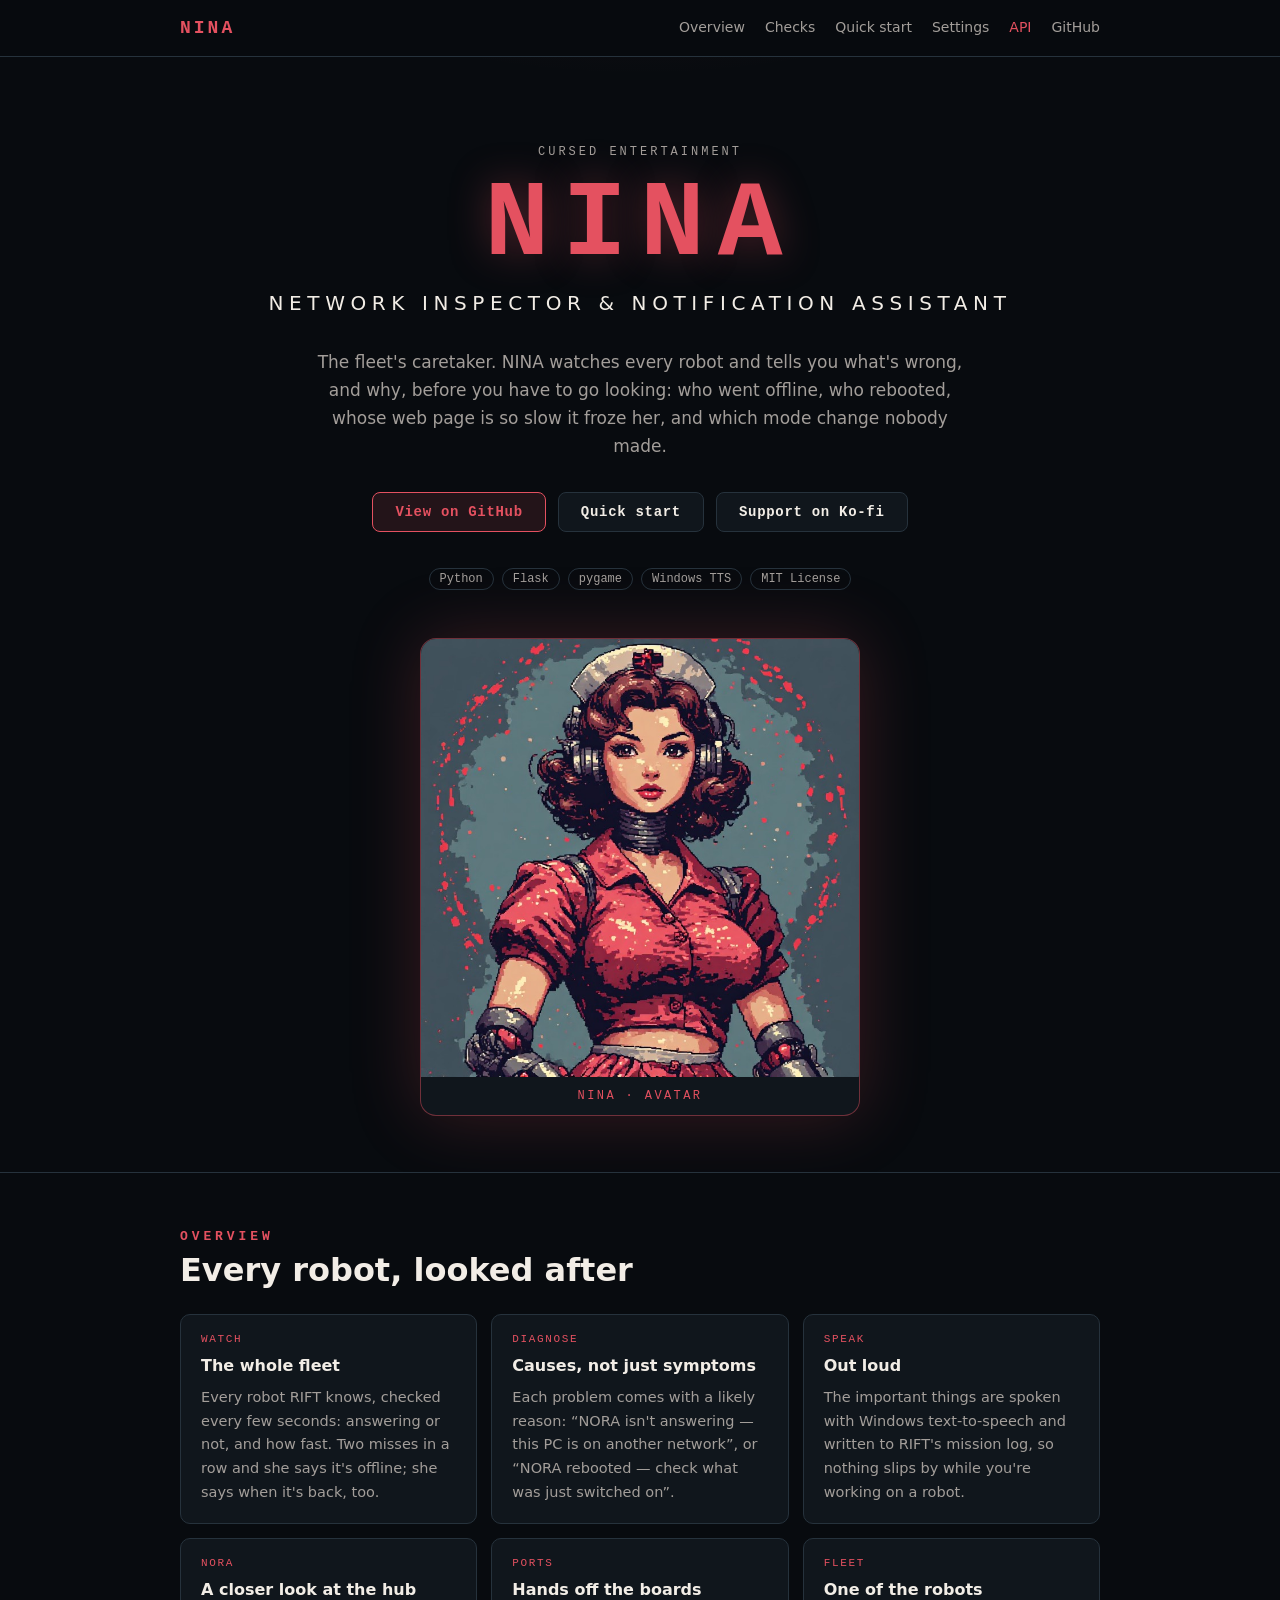
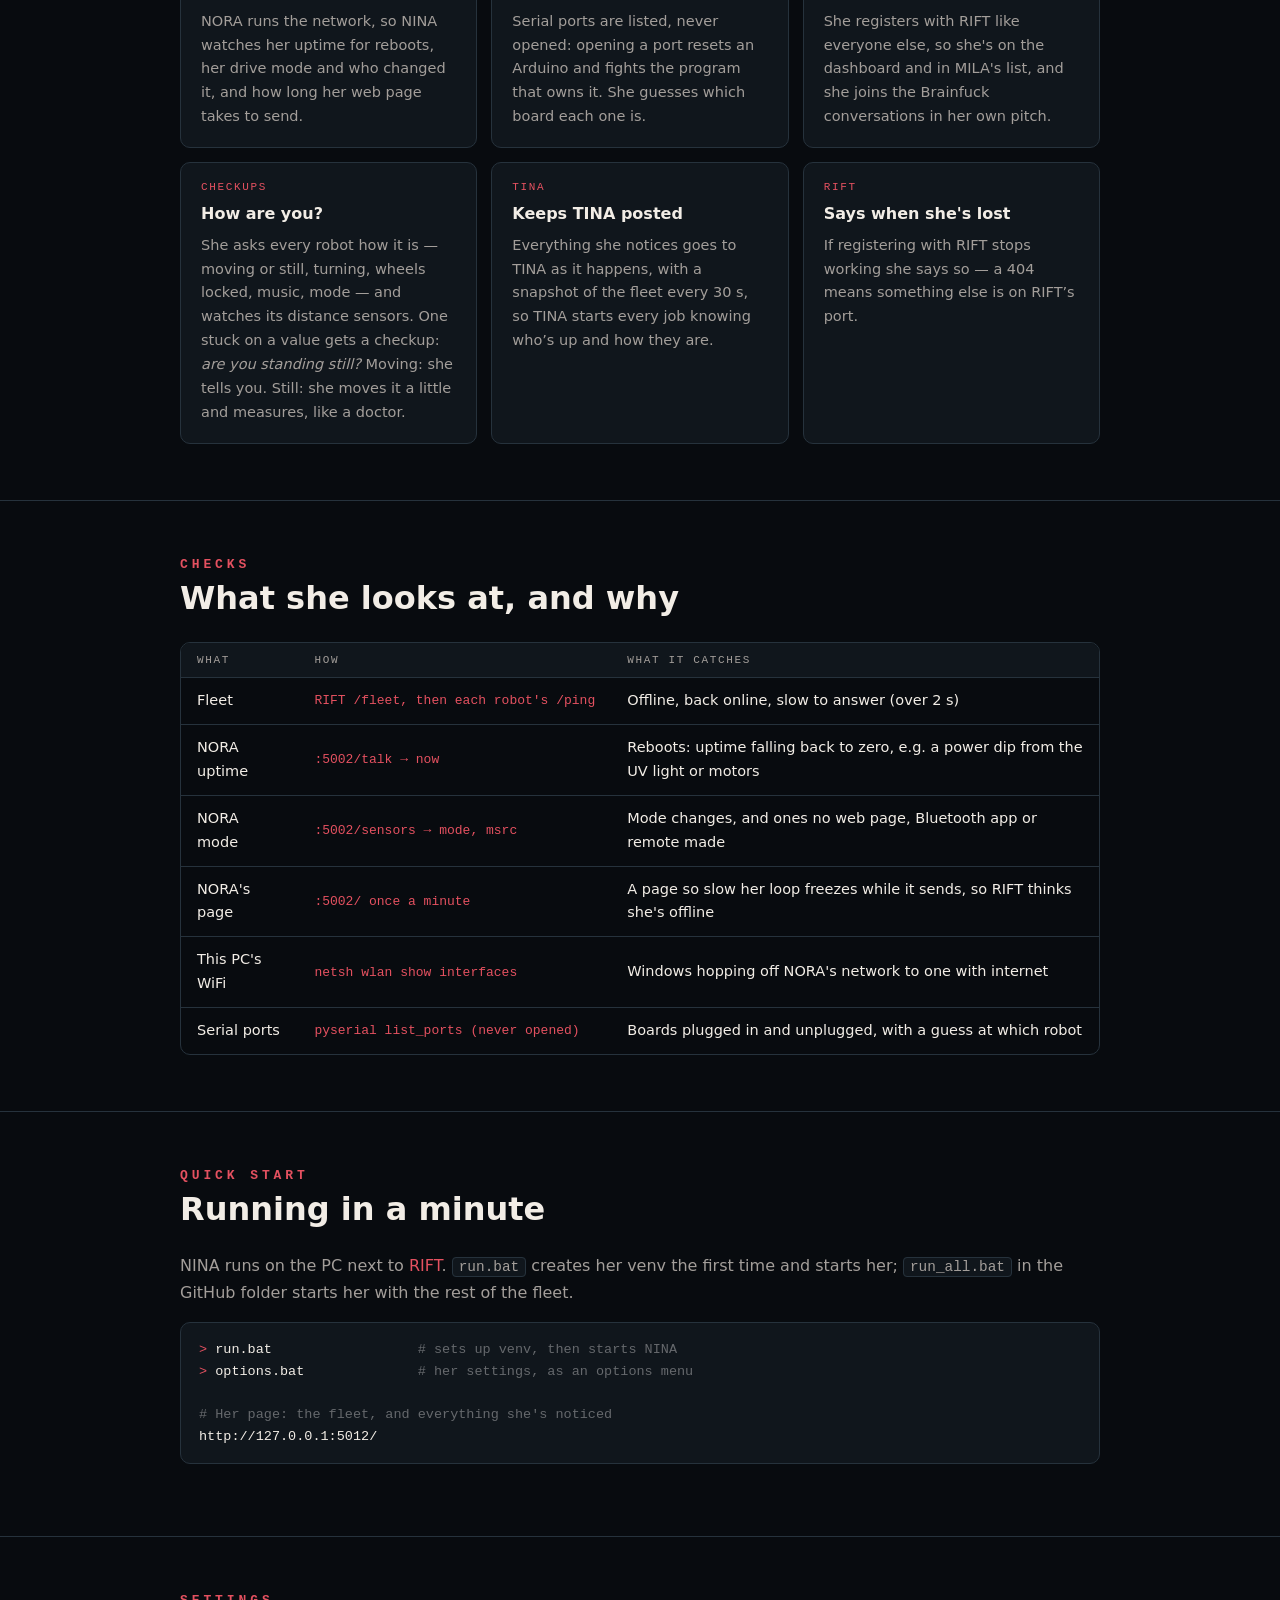
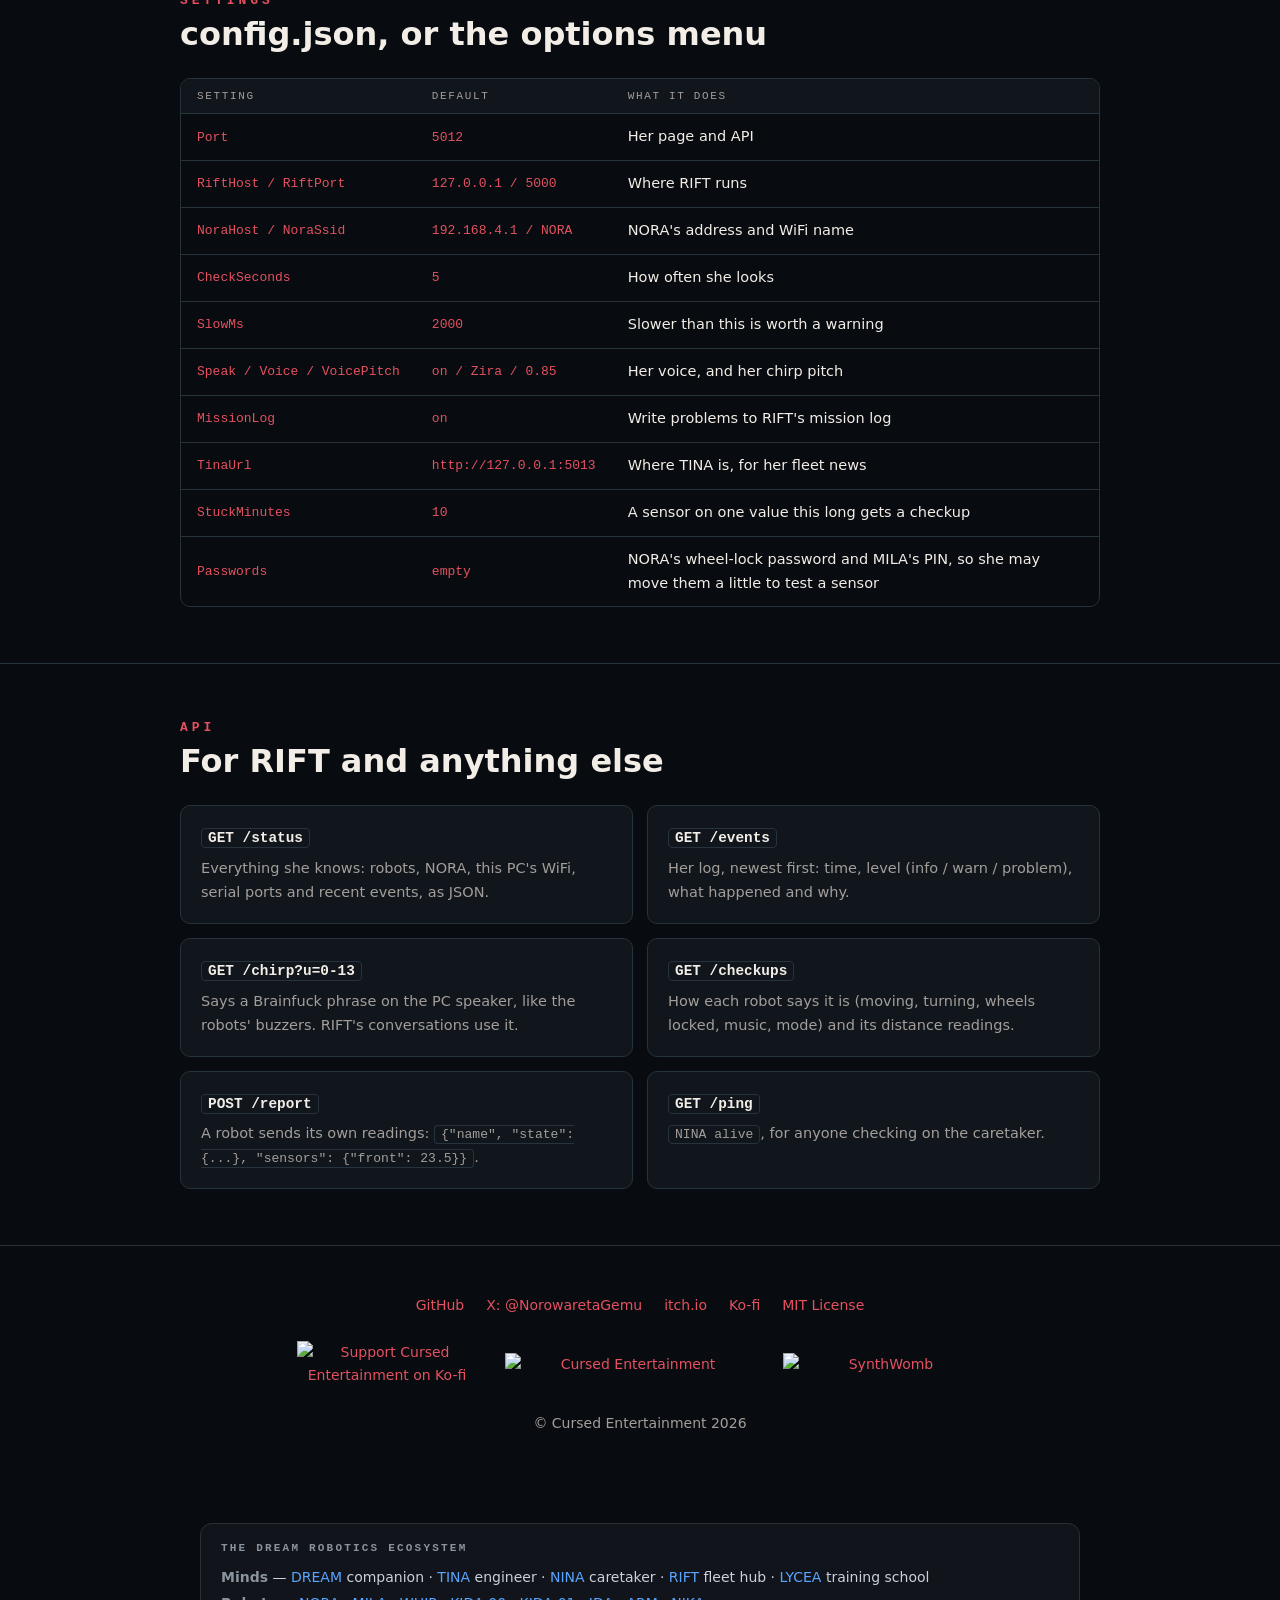
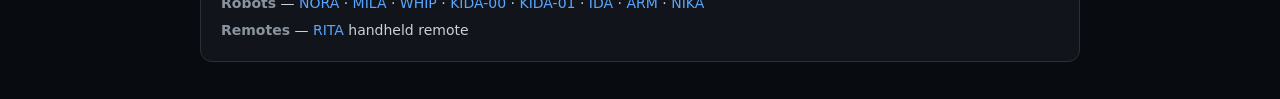
==== index.html @ b46a99ce "Ecosystem block: no Tools line (CRUSH, Image-Generator, GloriosaAI, SynthWomb, PyVitals aren't DREAM" ====
<!DOCTYPE html>
<html lang="en">
<head>
<meta charset="utf-8">
<meta name="viewport" content="width=device-width, initial-scale=1">
<title>NINA — Network Inspector &amp; Notification Assistant</title>
<meta name="description" content="NINA is the DREAM Robotics fleet's caretaker: she watches every robot, says what's wrong and why, and writes it to RIFT's mission log.">
<meta name="color-scheme" content="dark">
<meta property="og:title" content="NINA — Network Inspector &amp; Notification Assistant">
<meta property="og:description" content="The fleet's caretaker: health checks, reboot and mode-change detection, spoken alerts.">
<meta property="og:type" content="website">
<meta property="og:image" content="images/nina_avatar.jpg">
<link rel="icon" href="site/favicon.ico" sizes="any">
<link rel="apple-touch-icon" href="site/apple-touch-icon.png">
<link rel="stylesheet" href="site/style.css">
<script src="site/site.js" defer></script>
</head>
<body>

<nav aria-label="Primary">
  <div class="wrap">
    <a class="brand" href="#top">NINA</a>
    <ul>
      <li><a href="#overview">Overview</a></li>
      <li><a href="#checks">Checks</a></li>
      <li><a href="#quickstart">Quick start</a></li>
      <li><a href="#settings">Settings</a></li>
      <li><a href="#api">API</a></li>
      <li><a href="https://github.com/CursedPrograms/NINA">GitHub</a></li>
    </ul>
  </div>
</nav>

<header class="hero" id="top">
  <div class="wrap">
    <div class="eyebrow">Cursed Entertainment</div>
    <h1>NINA</h1>
    <p class="tagline">Network Inspector &amp; Notification Assistant</p>
    <p class="lede">The fleet's caretaker. NINA watches every robot and tells you what's wrong, and why, before you have to go looking: who went offline, who rebooted, whose web page is so slow it froze her, and which mode change nobody made.</p>
    <div class="cta">
      <a class="btn primary" href="https://github.com/CursedPrograms/NINA">View on GitHub</a>
      <a class="btn" href="#quickstart">Quick start</a>
      <a class="btn" href="https://ko-fi.com/cursedentertainment">Support on Ko-fi</a>
    </div>
    <div class="tags" aria-label="Technologies">
      <span class="tag">Python</span>
      <span class="tag">Flask</span>
      <span class="tag">pygame</span>
      <span class="tag">Windows TTS</span>
      <span class="tag">MIT License</span>
    </div>

    <figure class="avatar">
      <img src="images/nina_avatar.jpg" alt="NINA's avatar: a retro nurse in a crimson dress with headphones and a red-cross cap" width="768" height="768">
      <figcaption>NINA &middot; avatar</figcaption>
    </figure>
  </div>
</header>

<main>

<section id="overview">
  <div class="wrap">
    <h2>Overview</h2>
    <h3 class="title">Every robot, looked after</h3>
    <div class="grid cols-3">
      <div class="card">
        <span class="k">Watch</span>
        <h4>The whole fleet</h4>
        <p>Every robot RIFT knows, checked every few seconds: answering or not, and how fast. Two misses in a row and she says it's offline; she says when it's back, too.</p>
      </div>
      <div class="card">
        <span class="k">Diagnose</span>
        <h4>Causes, not just symptoms</h4>
        <p>Each problem comes with a likely reason: &ldquo;NORA isn't answering &mdash; this PC is on another network&rdquo;, or &ldquo;NORA rebooted &mdash; check what was just switched on&rdquo;.</p>
      </div>
      <div class="card">
        <span class="k">Speak</span>
        <h4>Out loud</h4>
        <p>The important things are spoken with Windows text-to-speech and written to RIFT's mission log, so nothing slips by while you're working on a robot.</p>
      </div>
      <div class="card">
        <span class="k">NORA</span>
        <h4>A closer look at the hub</h4>
        <p>NORA runs the network, so NINA watches her uptime for reboots, her drive mode and who changed it, and how long her web page takes to send.</p>
      </div>
      <div class="card">
        <span class="k">Ports</span>
        <h4>Hands off the boards</h4>
        <p>Serial ports are listed, never opened: opening a port resets an Arduino and fights the program that owns it. She guesses which board each one is.</p>
      </div>
      <div class="card">
        <span class="k">Fleet</span>
        <h4>One of the robots</h4>
        <p>She registers with RIFT like everyone else, so she's on the dashboard and in MILA's list, and she joins the Brainfuck conversations in her own pitch.</p>
      </div>
      <div class="card">
        <span class="k">Checkups</span>
        <h4>How are you?</h4>
        <p>She asks every robot how it is &mdash; moving or still, turning, wheels locked, music, mode &mdash; and watches its distance sensors. One stuck on a value gets a checkup: <em>are you standing still?</em> Moving: she tells you. Still: she moves it a little and measures, like a doctor.</p>
      </div>
      <div class="card">
        <span class="k">TINA</span>
        <h4>Keeps TINA posted</h4>
        <p>Everything she notices goes to TINA as it happens, with a snapshot of the fleet every 30&nbsp;s, so TINA starts every job knowing who&rsquo;s up and how they are.</p>
      </div>
      <div class="card">
        <span class="k">RIFT</span>
        <h4>Says when she's lost</h4>
        <p>If registering with RIFT stops working she says so &mdash; a 404 means something else is on RIFT&rsquo;s port.</p>
      </div>
    </div>
  </div>
</section>

<section id="checks">
  <div class="wrap">
    <h2>Checks</h2>
    <h3 class="title">What she looks at, and why</h3>
    <div class="table-wrap">
      <table>
        <thead><tr><th>What</th><th>How</th><th>What it catches</th></tr></thead>
        <tbody>
          <tr><td>Fleet</td><td class="mono">RIFT /fleet, then each robot's /ping</td><td>Offline, back online, slow to answer (over 2&nbsp;s)</td></tr>
          <tr><td>NORA uptime</td><td class="mono">:5002/talk &rarr; now</td><td>Reboots: uptime falling back to zero, e.g. a power dip from the UV light or motors</td></tr>
          <tr><td>NORA mode</td><td class="mono">:5002/sensors &rarr; mode, msrc</td><td>Mode changes, and ones no web page, Bluetooth app or remote made</td></tr>
          <tr><td>NORA's page</td><td class="mono">:5002/ once a minute</td><td>A page so slow her loop freezes while it sends, so RIFT thinks she's offline</td></tr>
          <tr><td>This PC's WiFi</td><td class="mono">netsh wlan show interfaces</td><td>Windows hopping off NORA's network to one with internet</td></tr>
          <tr><td>Serial ports</td><td class="mono">pyserial list_ports (never opened)</td><td>Boards plugged in and unplugged, with a guess at which robot</td></tr>
        </tbody>
      </table>
    </div>
  </div>
</section>

<section id="quickstart">
  <div class="wrap">
    <h2>Quick start</h2>
    <h3 class="title">Running in a minute</h3>
    <p class="muted">NINA runs on the PC next to <a href="https://github.com/CursedPrograms/RIFT">RIFT</a>. <code>run.bat</code> creates her venv the first time and starts her; <code>run_all.bat</code> in the GitHub folder starts her with the rest of the fleet.</p>
<pre><span class="p">&gt;</span> run.bat                  <span class="c"># sets up venv, then starts NINA</span>
<span class="p">&gt;</span> options.bat              <span class="c"># her settings, as an options menu</span>

<span class="c"># Her page: the fleet, and everything she's noticed</span>
http://127.0.0.1:5012/</pre>
  </div>
</section>

<section id="settings">
  <div class="wrap">
    <h2>Settings</h2>
    <h3 class="title">config.json, or the options menu</h3>
    <div class="table-wrap">
      <table>
        <thead><tr><th>Setting</th><th>Default</th><th>What it does</th></tr></thead>
        <tbody>
          <tr><td class="mono">Port</td><td class="mono">5012</td><td>Her page and API</td></tr>
          <tr><td class="mono">RiftHost / RiftPort</td><td class="mono">127.0.0.1 / 5000</td><td>Where RIFT runs</td></tr>
          <tr><td class="mono">NoraHost / NoraSsid</td><td class="mono">192.168.4.1 / NORA</td><td>NORA's address and WiFi name</td></tr>
          <tr><td class="mono">CheckSeconds</td><td class="mono">5</td><td>How often she looks</td></tr>
          <tr><td class="mono">SlowMs</td><td class="mono">2000</td><td>Slower than this is worth a warning</td></tr>
          <tr><td class="mono">Speak / Voice / VoicePitch</td><td class="mono">on / Zira / 0.85</td><td>Her voice, and her chirp pitch</td></tr>
          <tr><td class="mono">MissionLog</td><td class="mono">on</td><td>Write problems to RIFT's mission log</td></tr>
          <tr><td class="mono">TinaUrl</td><td class="mono">http://127.0.0.1:5013</td><td>Where TINA is, for her fleet news</td></tr>
          <tr><td class="mono">StuckMinutes</td><td class="mono">10</td><td>A sensor on one value this long gets a checkup</td></tr>
          <tr><td class="mono">Passwords</td><td class="mono">empty</td><td>NORA's wheel-lock password and MILA's PIN, so she may move them a little to test a sensor</td></tr>
        </tbody>
      </table>
    </div>
  </div>
</section>

<section id="api">
  <div class="wrap">
    <h2>API</h2>
    <h3 class="title">For RIFT and anything else</h3>
    <div class="grid cols-2">
      <div class="card"><h4><code>GET /status</code></h4><p>Everything she knows: robots, NORA, this PC's WiFi, serial ports and recent events, as JSON.</p></div>
      <div class="card"><h4><code>GET /events</code></h4><p>Her log, newest first: time, level (info / warn / problem), what happened and why.</p></div>
      <div class="card"><h4><code>GET /chirp?u=0-13</code></h4><p>Says a Brainfuck phrase on the PC speaker, like the robots' buzzers. RIFT's conversations use it.</p></div>
      <div class="card"><h4><code>GET /checkups</code></h4><p>How each robot says it is (moving, turning, wheels locked, music, mode) and its distance readings.</p></div>
      <div class="card"><h4><code>POST /report</code></h4><p>A robot sends its own readings: <code>{"name", "state": {...}, "sensors": {"front": 23.5}}</code>.</p></div>
      <div class="card"><h4><code>GET /ping</code></h4><p><code>NINA alive</code>, for anyone checking on the caretaker.</p></div>
    </div>
  </div>
</section>

</main>

<footer>
  <div class="wrap">
    <div class="links">
      <a href="https://github.com/CursedPrograms/NINA">GitHub</a>
      <a href="https://x.com/NorowaretaGemu">X: @NorowaretaGemu</a>
      <a href="https://cursed-entertainment.itch.io/">itch.io</a>
      <a href="https://ko-fi.com/cursedentertainment">Ko-fi</a>
      <a href="https://github.com/CursedPrograms/NINA/blob/main/LICENSE">MIT License</a>
    </div>

    <div class="logos">
      <a href="https://ko-fi.com/cursedentertainment">
        <img src="https://ko-fi.com/img/githubbutton_sm.svg" alt="Support Cursed Entertainment on Ko-fi" width="180" loading="lazy">
      </a>
      <a href="https://cursed-entertainment.itch.io/">
        <img src="https://github.com/CursedPrograms/cursedentertainment/raw/main/images/logos/logo-wide-grey.png" alt="Cursed Entertainment" width="250" loading="lazy">
      </a>
      <a href="https://github.com/SynthWomb">
        <img src="https://github.com/SynthWomb/synth.womb/blob/main/logos/synthwomb07.png?raw=true" alt="SynthWomb" width="200" loading="lazy">
      </a>
    </div>

    <div>&copy; Cursed Entertainment 2026</div>
  </div>
</footer>

<!-- DREAM-ECOSYSTEM:START -->
<section class="eco">
  <div class="eco-title">The DREAM Robotics ecosystem</div>
  <div><strong>Minds</strong> — <a href="https://github.com/CursedPrograms/DREAM">DREAM</a> companion · <a href="https://github.com/CursedPrograms/TINA">TINA</a> engineer · <a href="https://github.com/CursedPrograms/NINA">NINA</a> caretaker · <a href="https://github.com/CursedPrograms/RIFT">RIFT</a> fleet hub · <a href="https://github.com/CursedPrograms/LYCEA">LYCEA</a> training school</div>
  <div><strong>Robots</strong> — <a href="https://github.com/CursedPrograms/NORA-Robot-v00">NORA</a> · <a href="https://github.com/CursedPrograms/MILA-Robot-v00">MILA</a> · <a href="https://github.com/CursedPrograms/WHIP-Robot-v00">WHIP</a> · <a href="https://github.com/CursedPrograms/KIDA-Robot-v00">KIDA-00</a> · <a href="https://github.com/CursedPrograms/KIDA-Robot-v01">KIDA-01</a> · <a href="https://github.com/CursedPrograms/IDA-Robot-v00">IDA</a> · <a href="https://github.com/CursedPrograms/ARM-Robot-v01">ARM</a> · <a href="https://github.com/CursedPrograms/NIKA-Robot-v00">NIKA</a></div>
  <div><strong>Remotes</strong> — <a href="https://github.com/CursedPrograms/RITA">RITA</a> handheld remote</div>
</section>
<!-- DREAM-ECOSYSTEM:END -->
</body>
</html>
---- site/style.css ----
/* DREAM Robotics site stylesheet. Colours come from colour_scheme.xml
   (regenerate the site after editing it); layout is shared by every robot. */
:root {
  --bg: #080B0F;
  --panel: #10161C;
  --border: #26323C;
  --accent: #E45160;
  --accent2: #872840;
  --green: #7FC8A9;
  --text: #F2EDE6;
  --sub: #A39E9A;
  --glow: 228, 81, 96;
  --glow2: 135, 40, 64;
  --mono: ui-monospace, "Cascadia Code", Consolas, "SF Mono", Menlo, monospace;
  --sans: system-ui, -apple-system, "Segoe UI", Roboto, sans-serif;
}
* { box-sizing: border-box; }
html { scroll-behavior: smooth; }
body {
  margin: 0;
  background: var(--bg);
  color: var(--text);
  font: 16px/1.65 var(--sans);
  -webkit-font-smoothing: antialiased;
}
a { color: var(--accent); text-decoration: none; }
a:hover { text-decoration: underline; }
a:focus-visible, .btn:focus-visible { outline: 2px solid var(--accent); outline-offset: 3px; border-radius: 4px; }
code, pre, .mono { font-family: var(--mono); }
.wrap { max-width: 960px; margin: 0 auto; padding: 0 20px; }

/* nav */
nav {
  position: sticky; top: 0; z-index: 10;
  background: rgba(8, 11, 15, .85);
  backdrop-filter: blur(8px);
  border-bottom: 1px solid var(--border);
}
nav .wrap { display: flex; align-items: center; justify-content: space-between; height: 56px; gap: 16px; }
nav .brand { font: 700 18px var(--mono); letter-spacing: 3px; color: var(--accent); }
nav ul { display: flex; gap: 20px; list-style: none; margin: 0; padding: 0; font-size: 14px; }
nav ul a { color: var(--sub); }
nav ul a:hover { color: var(--text); text-decoration: none; }
@media (max-width: 640px) { nav ul li:not(:last-child) { display: none; } }

/* hero */
header.hero { padding: 88px 0 56px; text-align: center; position: relative; overflow: hidden; }
header.hero::before {
  content: ""; position: absolute; inset: -40% 0 auto 0; height: 520px; z-index: -1;
  background: radial-gradient(ellipse at 50% 30%, rgba(var(--glow), .16), transparent 60%),
              radial-gradient(ellipse at 75% 20%, rgba(var(--glow2), .13), transparent 55%);
}
.eyebrow { font: 12px var(--mono); letter-spacing: 3px; color: var(--sub); text-transform: uppercase; }
h1 {
  margin: 12px 0 8px;
  font: 800 clamp(56px, 12vw, 108px)/1 var(--mono);
  letter-spacing: .12em;
  color: var(--accent);
  text-shadow: 0 0 40px rgba(var(--glow), .35);
}
.tagline { font-size: clamp(15px, 2.6vw, 20px); color: var(--text); letter-spacing: .28em; text-transform: uppercase; margin: 0 0 28px; }
.lede { max-width: 660px; margin: 0 auto 32px; color: var(--sub); font-size: 17px; }
.cta { display: flex; flex-wrap: wrap; gap: 12px; justify-content: center; }
.btn {
  display: inline-block; padding: 11px 22px; border-radius: 8px;
  border: 1px solid var(--border); background: var(--panel); color: var(--text);
  font: 600 14px var(--mono); letter-spacing: .05em; transition: border-color .15s, background .15s;
}
.btn:hover { border-color: var(--accent); text-decoration: none; }
.btn.primary { background: rgba(var(--glow), .12); border-color: var(--accent); color: var(--accent); }
.tags { display: flex; flex-wrap: wrap; gap: 8px; justify-content: center; margin-top: 36px; }
.tag { font: 12px var(--mono); color: var(--sub); border: 1px solid var(--border); padding: 3px 10px; border-radius: 999px; }

/* photos */
.photos { display: grid; grid-template-columns: repeat(auto-fit, minmax(200px, 1fr)); gap: 14px; margin-top: 48px; }
.avatar { margin: 48px auto 0; max-width: 440px; background: var(--panel); border: 1px solid rgba(var(--glow), .45); border-radius: 16px; overflow: hidden; box-shadow: 0 0 70px rgba(var(--glow), .22); }
.avatar.wide { max-width: 620px; }
.avatar img { display: block; width: 100%; height: auto; }
.avatar figcaption { font: 12px var(--mono); letter-spacing: .2em; text-transform: uppercase; color: var(--accent); padding: 12px 16px; }
.photos.single { grid-template-columns: minmax(0, 380px); justify-content: center; }
.screens { display: grid; gap: 14px; grid-template-columns: repeat(auto-fill, minmax(300px, 1fr)); align-items: start; }
.screens .shot { margin: 0; }
.dot { display: inline-block; width: 10px; height: 10px; border-radius: 50%; margin-right: 8px; vertical-align: middle; }
.yes { color: var(--green); }
.no { color: #65686C; }
nav ul a.active { color: var(--accent); }
.spaced { margin-top: 16px; }
.shot.narrow { max-width: 320px; }
.dot.red { background: #e5484d; }
.dot.green { background: #46a758; }
.dot.yellow { background: #f5d90a; }
.dot.blue { background: #3e63dd; }

/* error pages (404 / 500) */
.error { padding: 88px 0 72px; text-align: center; position: relative; overflow: hidden; }
.error::before {
  content: ""; position: absolute; inset: -30% 0 auto 0; height: 520px; z-index: -1;
  background: radial-gradient(ellipse at 50% 30%, rgba(var(--glow), .16), transparent 60%);
}
.error .face { display: block; width: 168px; height: 168px; margin: 0 auto 28px; border-radius: 50%; object-fit: cover;
  border: 2px solid rgba(var(--glow), .55); box-shadow: 0 0 60px rgba(var(--glow), .25); }
.error .code { font: 800 clamp(88px, 20vw, 168px)/1 var(--mono); letter-spacing: .08em; color: var(--accent);
  text-shadow: 0 0 40px rgba(var(--glow), .35); margin: 0 auto 12px; max-width: none; text-align: center; text-indent: .08em; }
.error h1 { font-size: clamp(22px, 4vw, 30px); letter-spacing: normal; text-shadow: none; color: var(--text); margin: 0 0 12px; font-family: var(--sans); font-weight: 700; }
.error p { color: var(--sub); max-width: 520px; margin: 0 auto 28px; }
.error code { word-break: break-all; }
.photos figure { margin: 0; background: var(--panel); border: 1px solid var(--border); border-radius: 12px; overflow: hidden; }
.photos img { display: block; width: 100%; height: auto; aspect-ratio: 1; object-fit: cover; }
.photos figcaption { font: 12px var(--mono); letter-spacing: .15em; text-transform: uppercase; color: var(--sub); padding: 10px 14px; }
.shot { margin: 24px 0 0; background: var(--panel); border: 1px solid var(--border); border-radius: 12px; overflow: hidden; }
.shot img { display: block; width: 100%; height: auto; }
.shot figcaption { font: 12px var(--mono); letter-spacing: .15em; text-transform: uppercase; color: var(--sub); padding: 10px 14px; }

/* sections */
section { padding: 56px 0; border-top: 1px solid var(--border); }
h2 { margin: 0 0 6px; font: 700 13px var(--mono); letter-spacing: .3em; text-transform: uppercase; color: var(--accent); }
h3.title { margin: 0 0 24px; font-size: clamp(24px, 4vw, 32px); line-height: 1.25; }
h3.sub { margin: 40px 0 16px; font-size: 22px; line-height: 1.25; }
p { margin: 0 0 16px; }
.muted { color: var(--sub); }

.grid { display: grid; gap: 14px; }
.grid.cols-3 { grid-template-columns: repeat(auto-fill, minmax(260px, 1fr)); }
.grid.cols-2 { grid-template-columns: repeat(auto-fill, minmax(300px, 1fr)); }
.card { background: var(--panel); border: 1px solid var(--border); border-radius: 10px; padding: 18px 20px; }
.card h4 { margin: 0 0 6px; font-size: 16px; }
.card p { margin: 0; color: var(--sub); font-size: 14.5px; }
.card .k { font: 11px var(--mono); letter-spacing: .15em; color: var(--accent); text-transform: uppercase; margin-bottom: 8px; display: block; }

/* hardware list */
.parts { list-style: none; margin: 0; padding: 0; display: grid; gap: 10px; grid-template-columns: repeat(auto-fill, minmax(260px, 1fr)); }
.parts li {
  background: var(--panel); border: 1px solid var(--border); border-radius: 8px;
  padding: 12px 16px; display: flex; align-items: baseline; gap: 12px;
}
.parts .n { font: 12px var(--mono); color: var(--accent); min-width: 22px; }

/* modes */
.mode { border-left: 3px solid var(--accent); }
.mode:nth-child(2) { border-left-color: var(--accent2); }
.mode:nth-child(3) { border-left-color: var(--green); }
.mode:nth-child(4) { border-left-color: var(--sub); }
kbd {
  font: 12px var(--mono); background: var(--bg); border: 1px solid var(--border);
  border-bottom-width: 2px; border-radius: 5px; padding: 1px 6px; color: var(--text);
}

/* code */
pre {
  background: var(--panel); border: 1px solid var(--border); border-radius: 10px;
  padding: 16px 18px; overflow-x: auto; font-size: 13.5px; line-height: 1.6; margin: 0 0 16px;
}
pre .c { color: #65686C; }
pre .p { color: var(--accent); user-select: none; }
:not(pre) > code { background: var(--panel); border: 1px solid var(--border); border-radius: 4px; padding: 1px 6px; font-size: .9em; }

/* steps */
ol.steps { margin: 0 0 16px; padding-left: 22px; }
ol.steps li { margin-bottom: 10px; }
ol.steps li::marker { color: var(--accent); font-family: var(--mono); }

/* callout */
.note { background: rgba(var(--glow), .07); border: 1px solid rgba(var(--glow), .35); border-radius: 10px; padding: 14px 18px; margin: 16px 0 0; font-size: 14.5px; }
.note strong { color: var(--accent); }

/* table */
.table-wrap { overflow-x: auto; border: 1px solid var(--border); border-radius: 10px; }
table { border-collapse: collapse; width: 100%; font-size: 14.5px; }
th, td { text-align: left; padding: 11px 16px; border-bottom: 1px solid var(--border); }
th { font: 11px var(--mono); letter-spacing: .15em; text-transform: uppercase; color: var(--sub); background: var(--panel); white-space: nowrap; }
tr:last-child td { border-bottom: 0; }
td.mono { color: var(--accent); font-size: 13px; white-space: nowrap; }

/* related */
.related { display: flex; flex-wrap: wrap; gap: 10px; }
.related a { font: 13px var(--mono); border: 1px solid var(--border); background: var(--panel); border-radius: 8px; padding: 8px 14px; color: var(--text); }
.related a:hover { border-color: var(--accent); text-decoration: none; }

/* footer */
footer { border-top: 1px solid var(--border); padding: 48px 0 56px; text-align: center; color: var(--sub); font-size: 14px; }
footer .logos { display: flex; flex-wrap: wrap; align-items: center; justify-content: center; gap: 28px; margin: 24px 0; }
footer .logos img { display: block; height: auto; max-width: 100%; }
footer .links { display: flex; flex-wrap: wrap; gap: 8px 22px; justify-content: center; margin-bottom: 8px; }

@media (prefers-reduced-motion: reduce) { html { scroll-behavior: auto; } .btn { transition: none; } }

/* The DREAM Robotics ecosystem links (the DREAM-ECOSYSTEM block at the end of index.html) */
section.eco { max-width: 880px; margin: 32px auto; padding: 18px 20px; border: 1px solid #2a2f3a; border-radius: 12px;
  background: #11141a; color: #c9d1d9; font-family: system-ui, Segoe UI, sans-serif; font-size: 14px; line-height: 1.9; }
section.eco .eco-title { font: 600 11px ui-monospace, Consolas, monospace; letter-spacing: .2em; text-transform: uppercase;
  color: #8b949e; margin-bottom: 10px; }
section.eco strong { color: #8b949e; }
section.eco a { color: #58a6ff; text-decoration: none; }
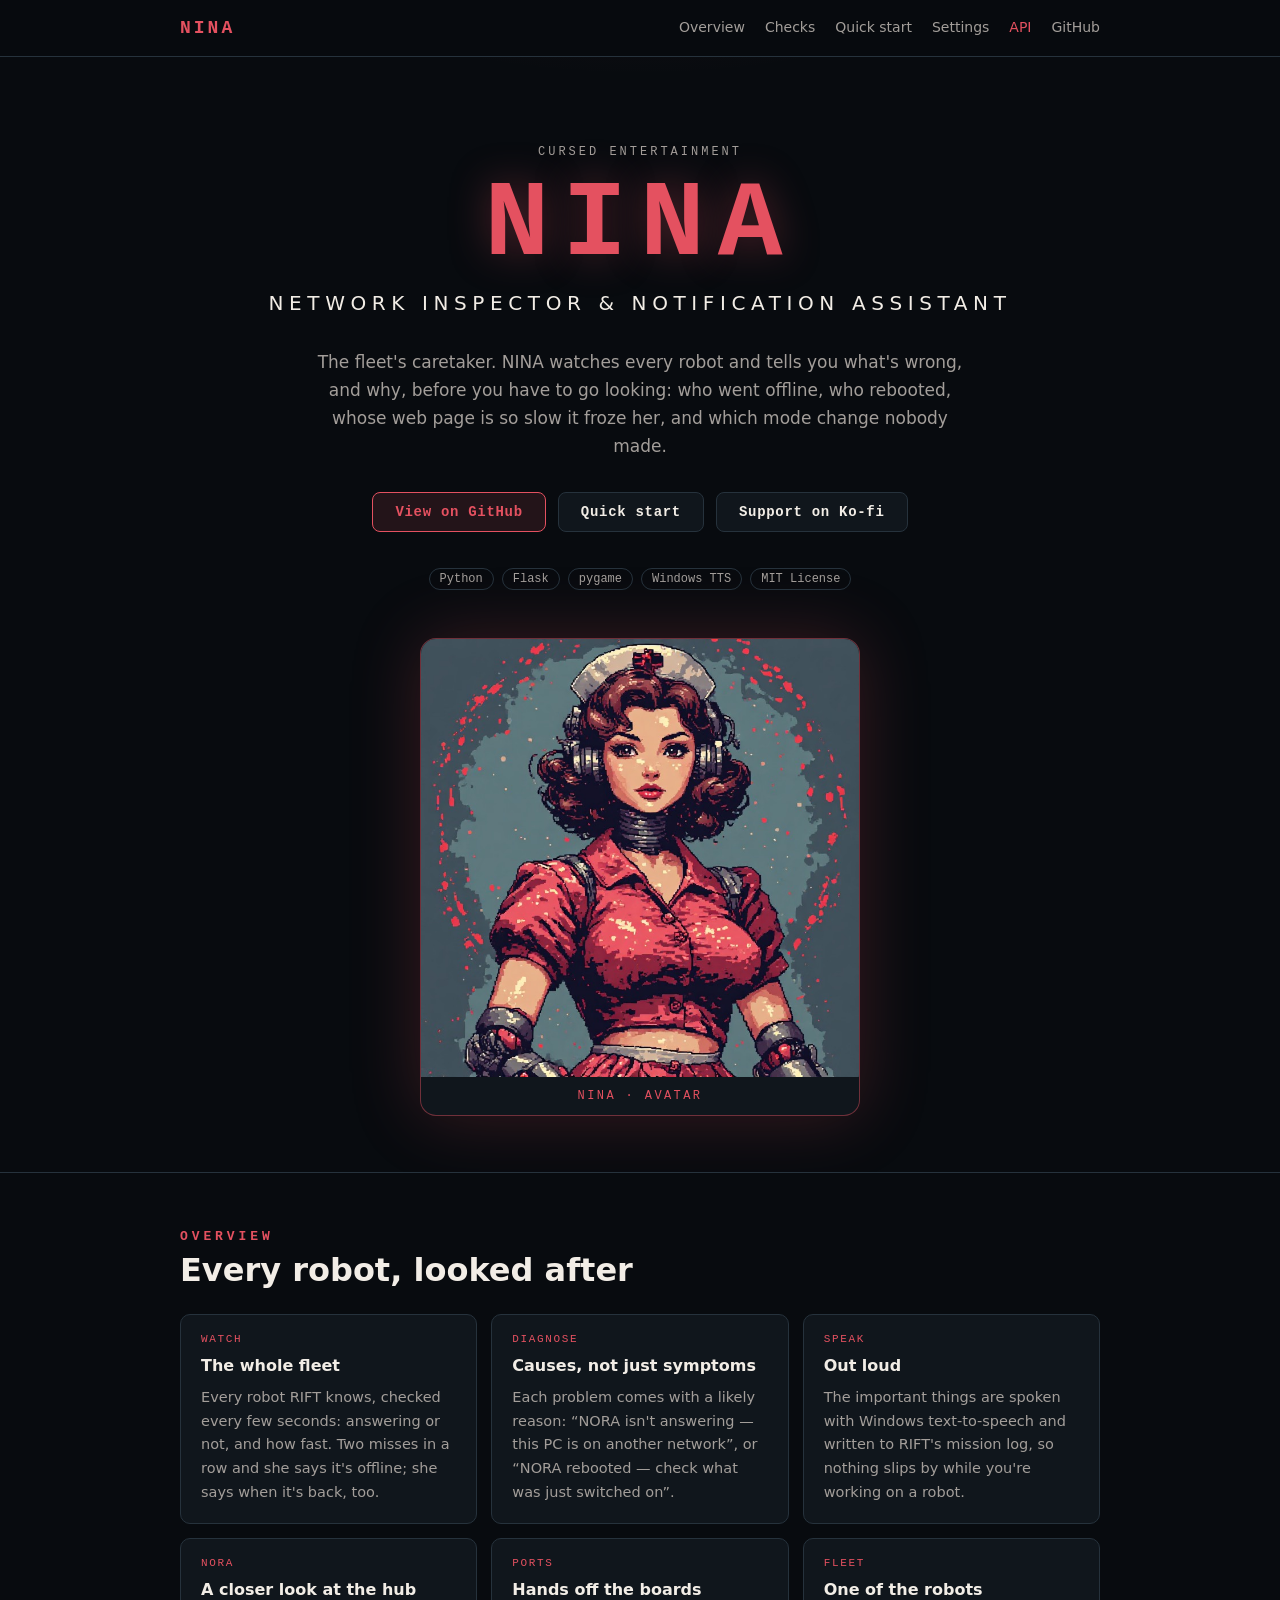
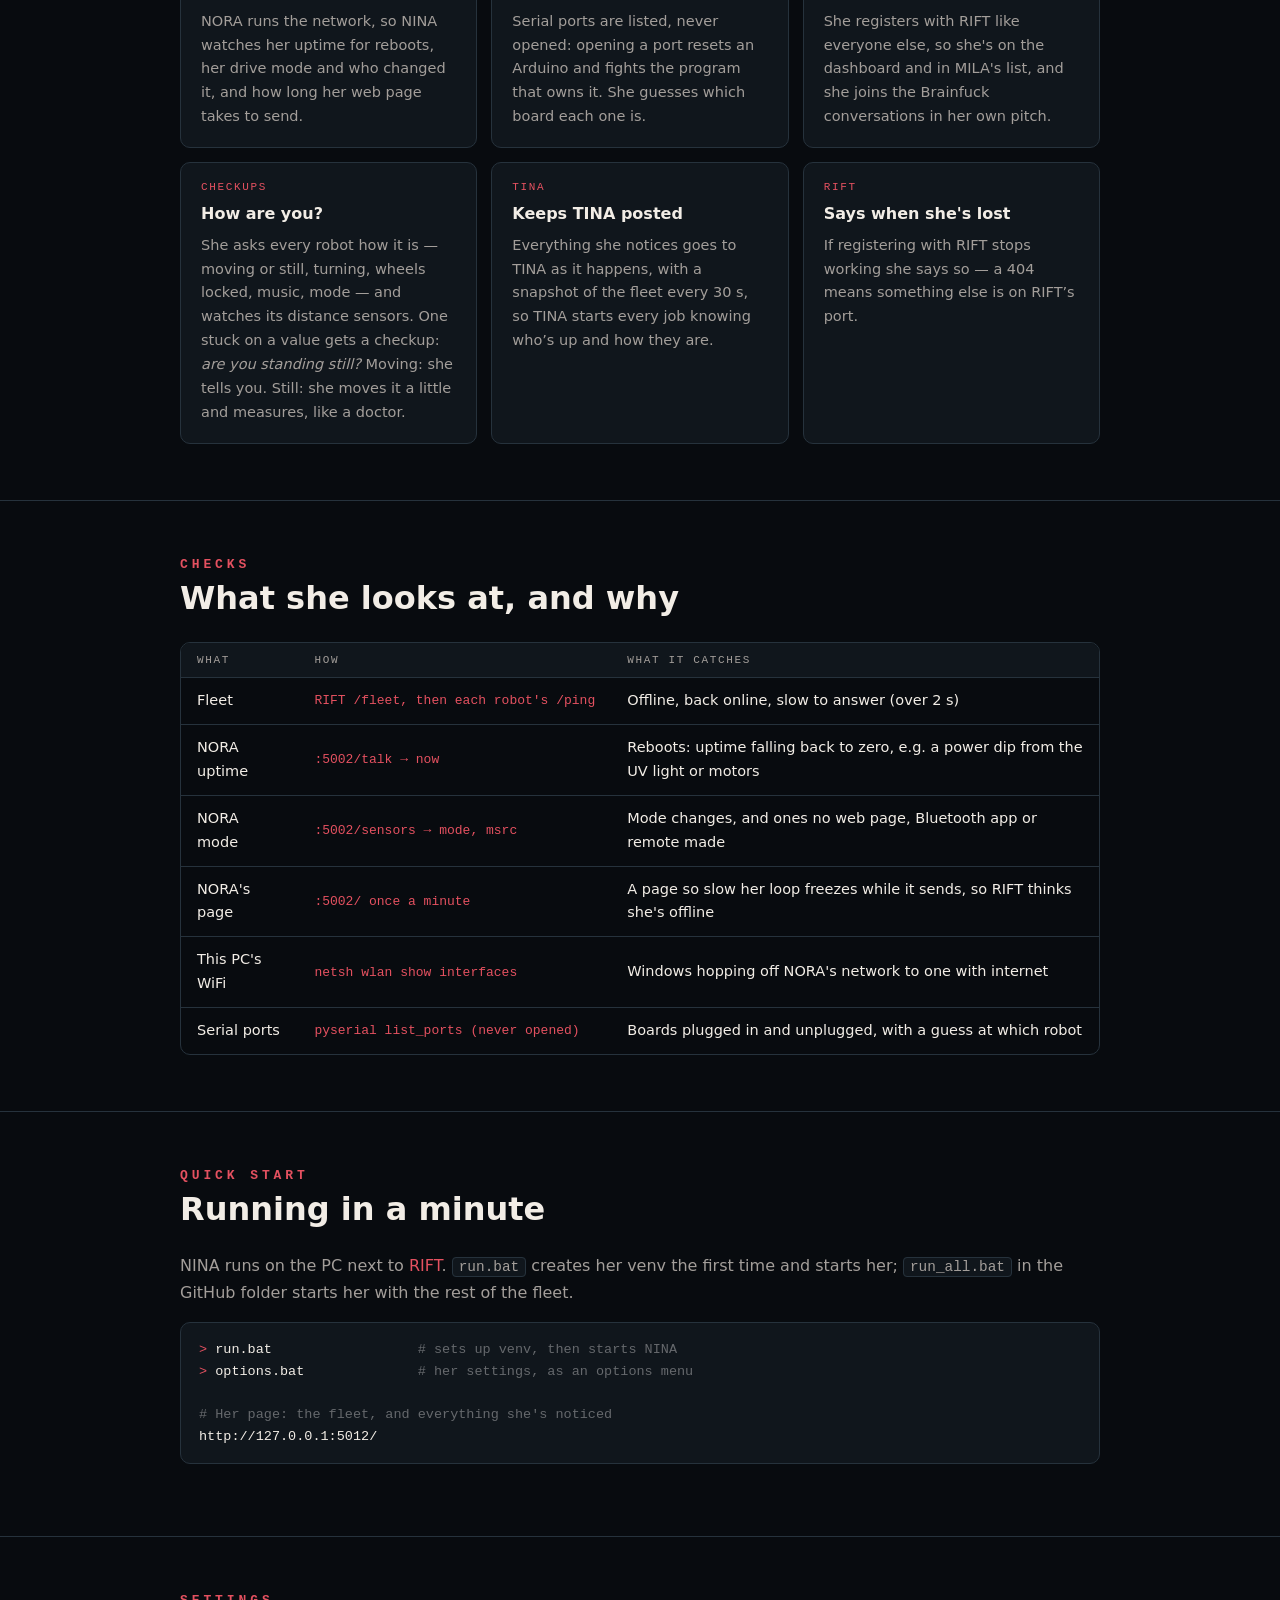
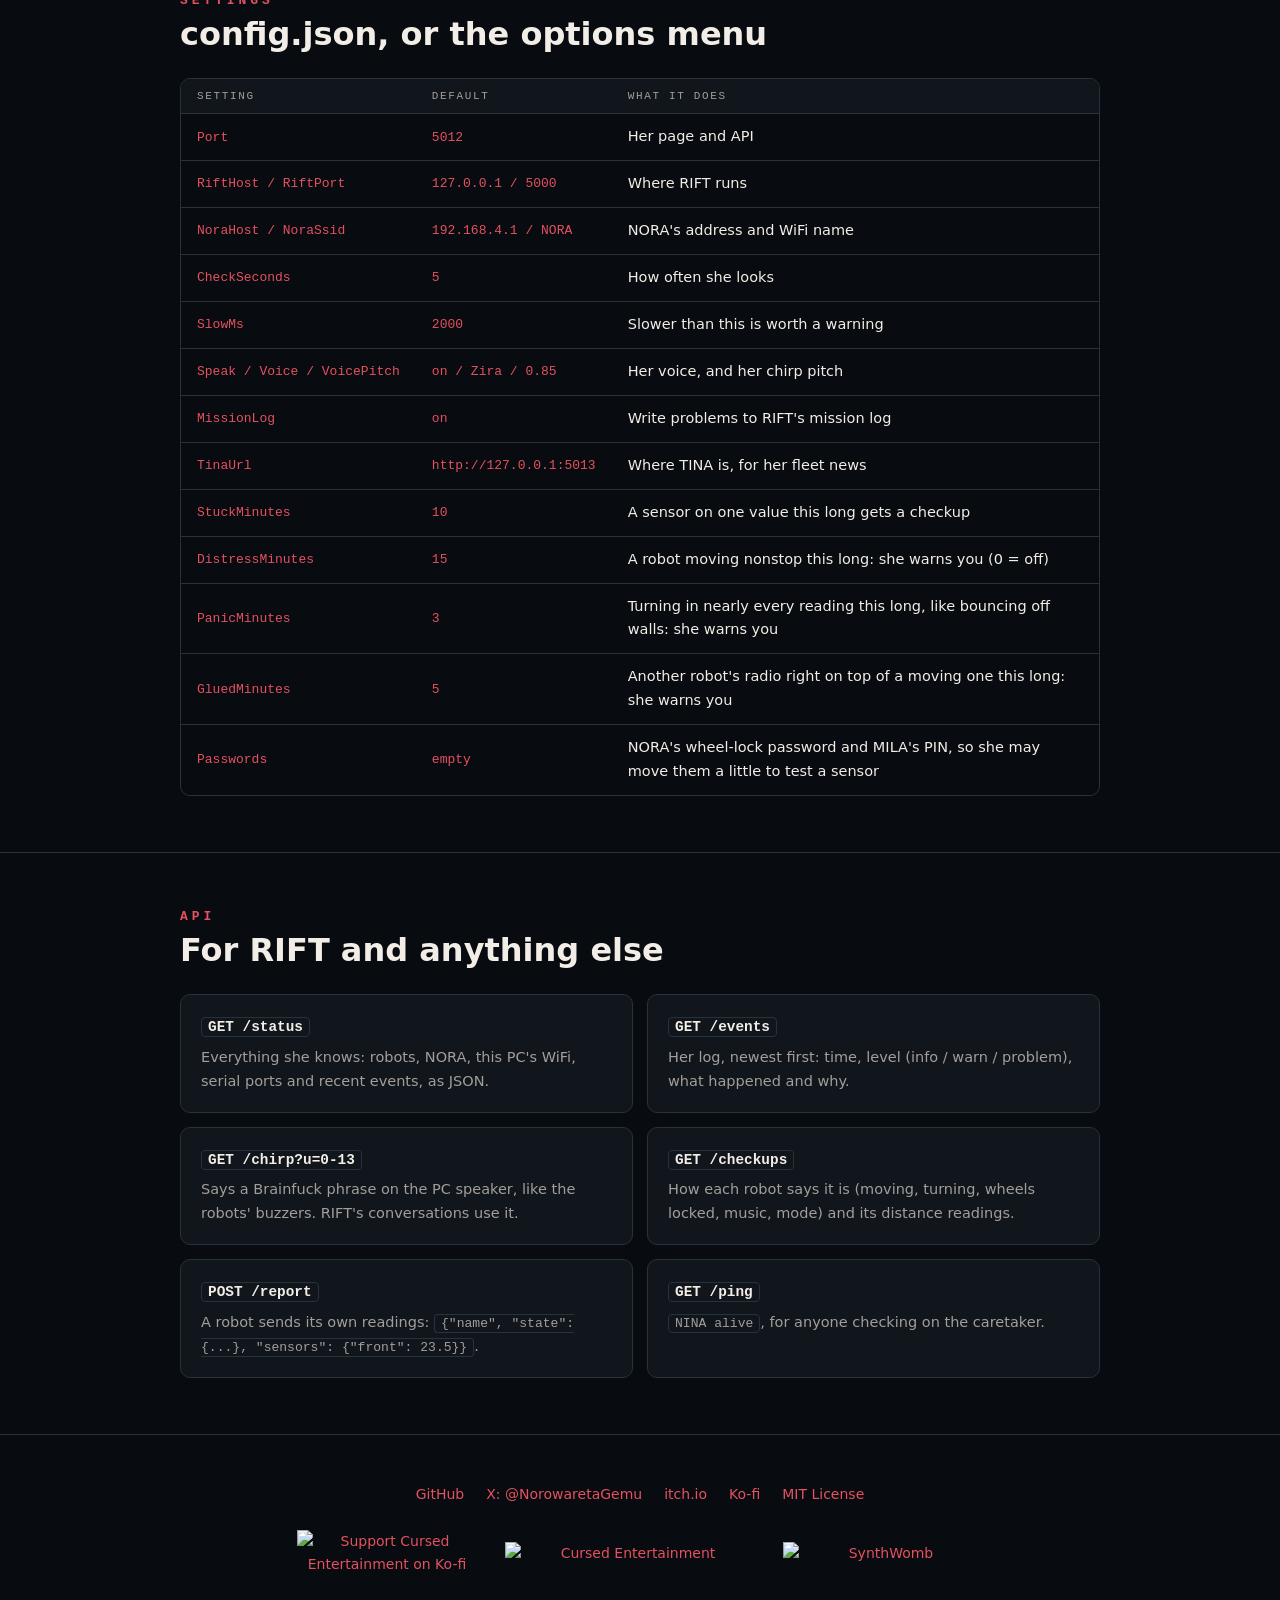
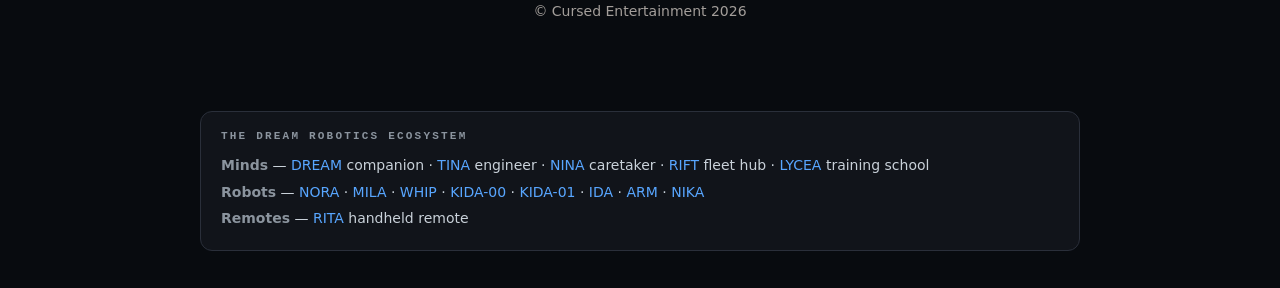
==== commit 92d07b5f: "Distress watch: NINA warns about a robot in trouble (she never stops one) Out loud and in the missio" ====
--- a/index.html
+++ b/index.html
@@ -163,6 +163,9 @@
           <tr><td class="mono">MissionLog</td><td class="mono">on</td><td>Write problems to RIFT's mission log</td></tr>
           <tr><td class="mono">TinaUrl</td><td class="mono">http://127.0.0.1:5013</td><td>Where TINA is, for her fleet news</td></tr>
           <tr><td class="mono">StuckMinutes</td><td class="mono">10</td><td>A sensor on one value this long gets a checkup</td></tr>
+          <tr><td class="mono">DistressMinutes</td><td class="mono">15</td><td>A robot moving nonstop this long: she warns you (0 = off)</td></tr>
+          <tr><td class="mono">PanicMinutes</td><td class="mono">3</td><td>Turning in nearly every reading this long, like bouncing off walls: she warns you</td></tr>
+          <tr><td class="mono">GluedMinutes</td><td class="mono">5</td><td>Another robot's radio right on top of a moving one this long: she warns you</td></tr>
           <tr><td class="mono">Passwords</td><td class="mono">empty</td><td>NORA's wheel-lock password and MILA's PIN, so she may move them a little to test a sensor</td></tr>
         </tbody>
       </table>
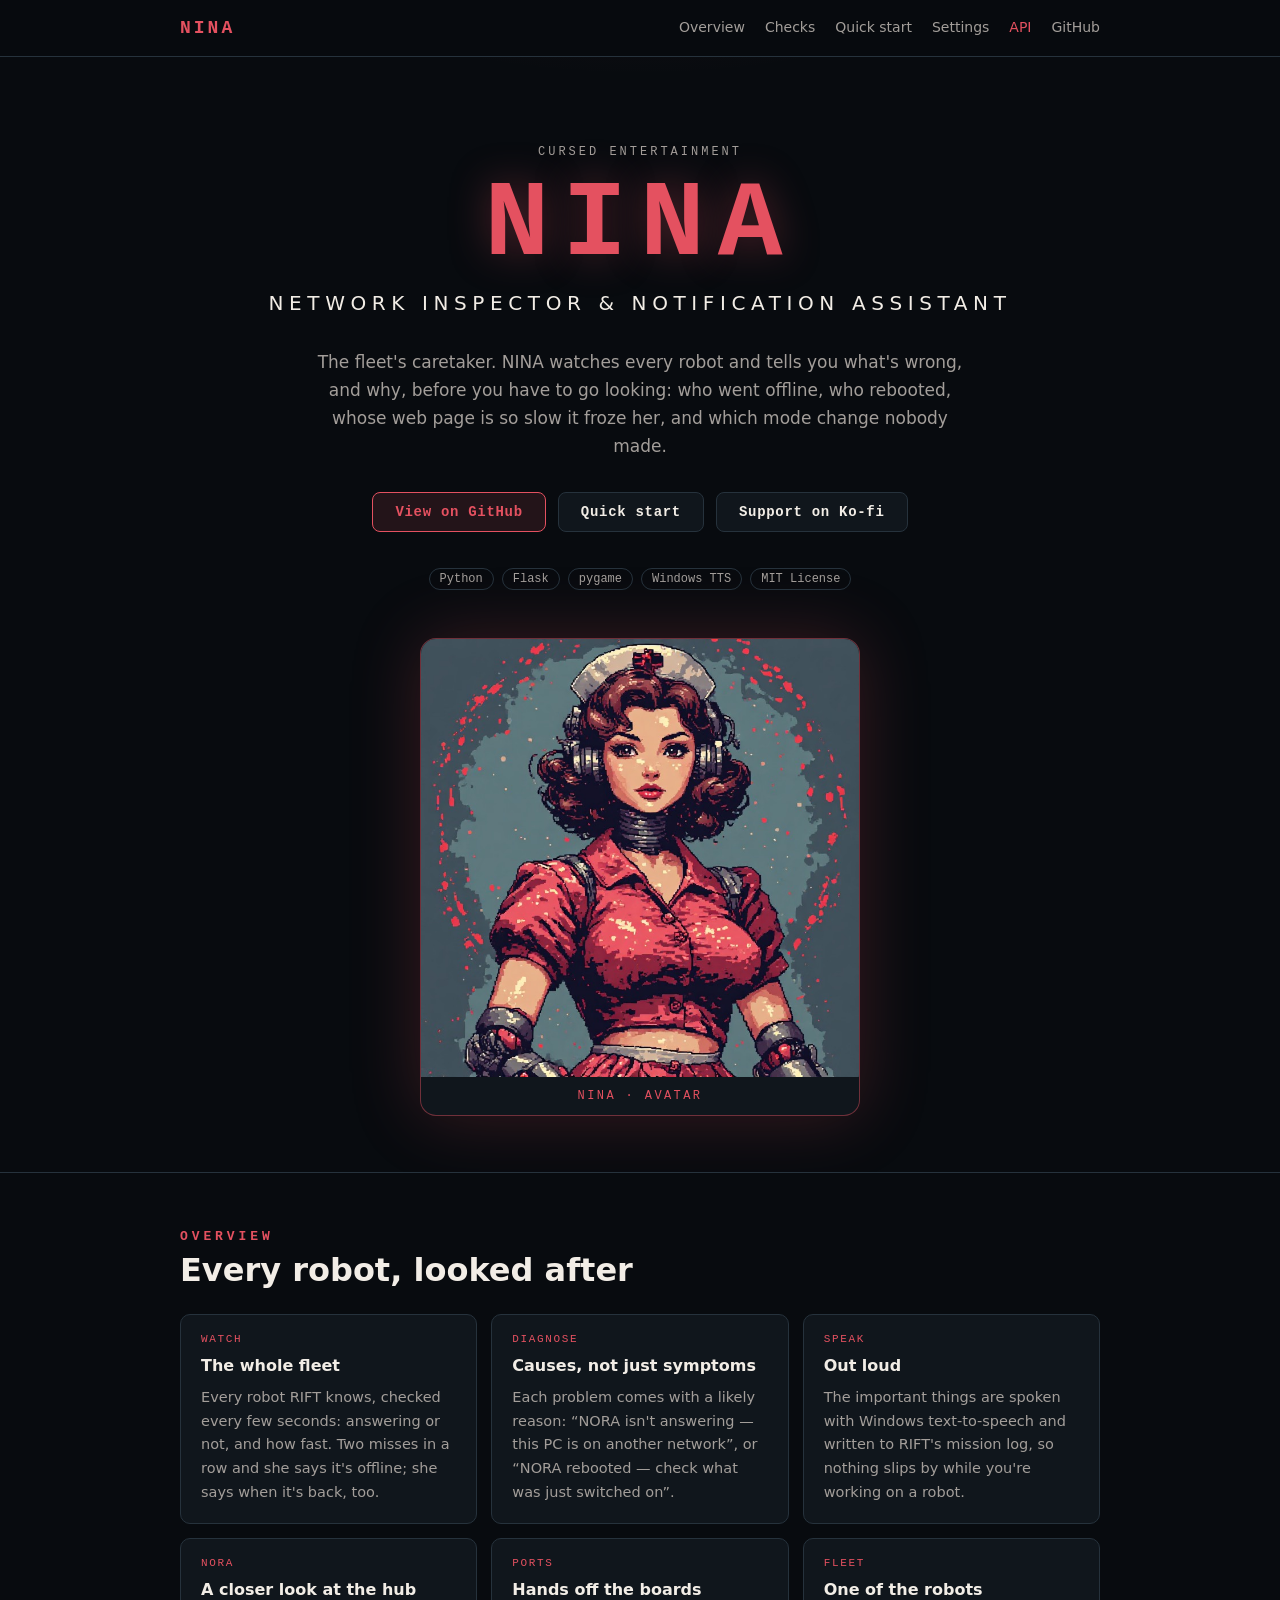
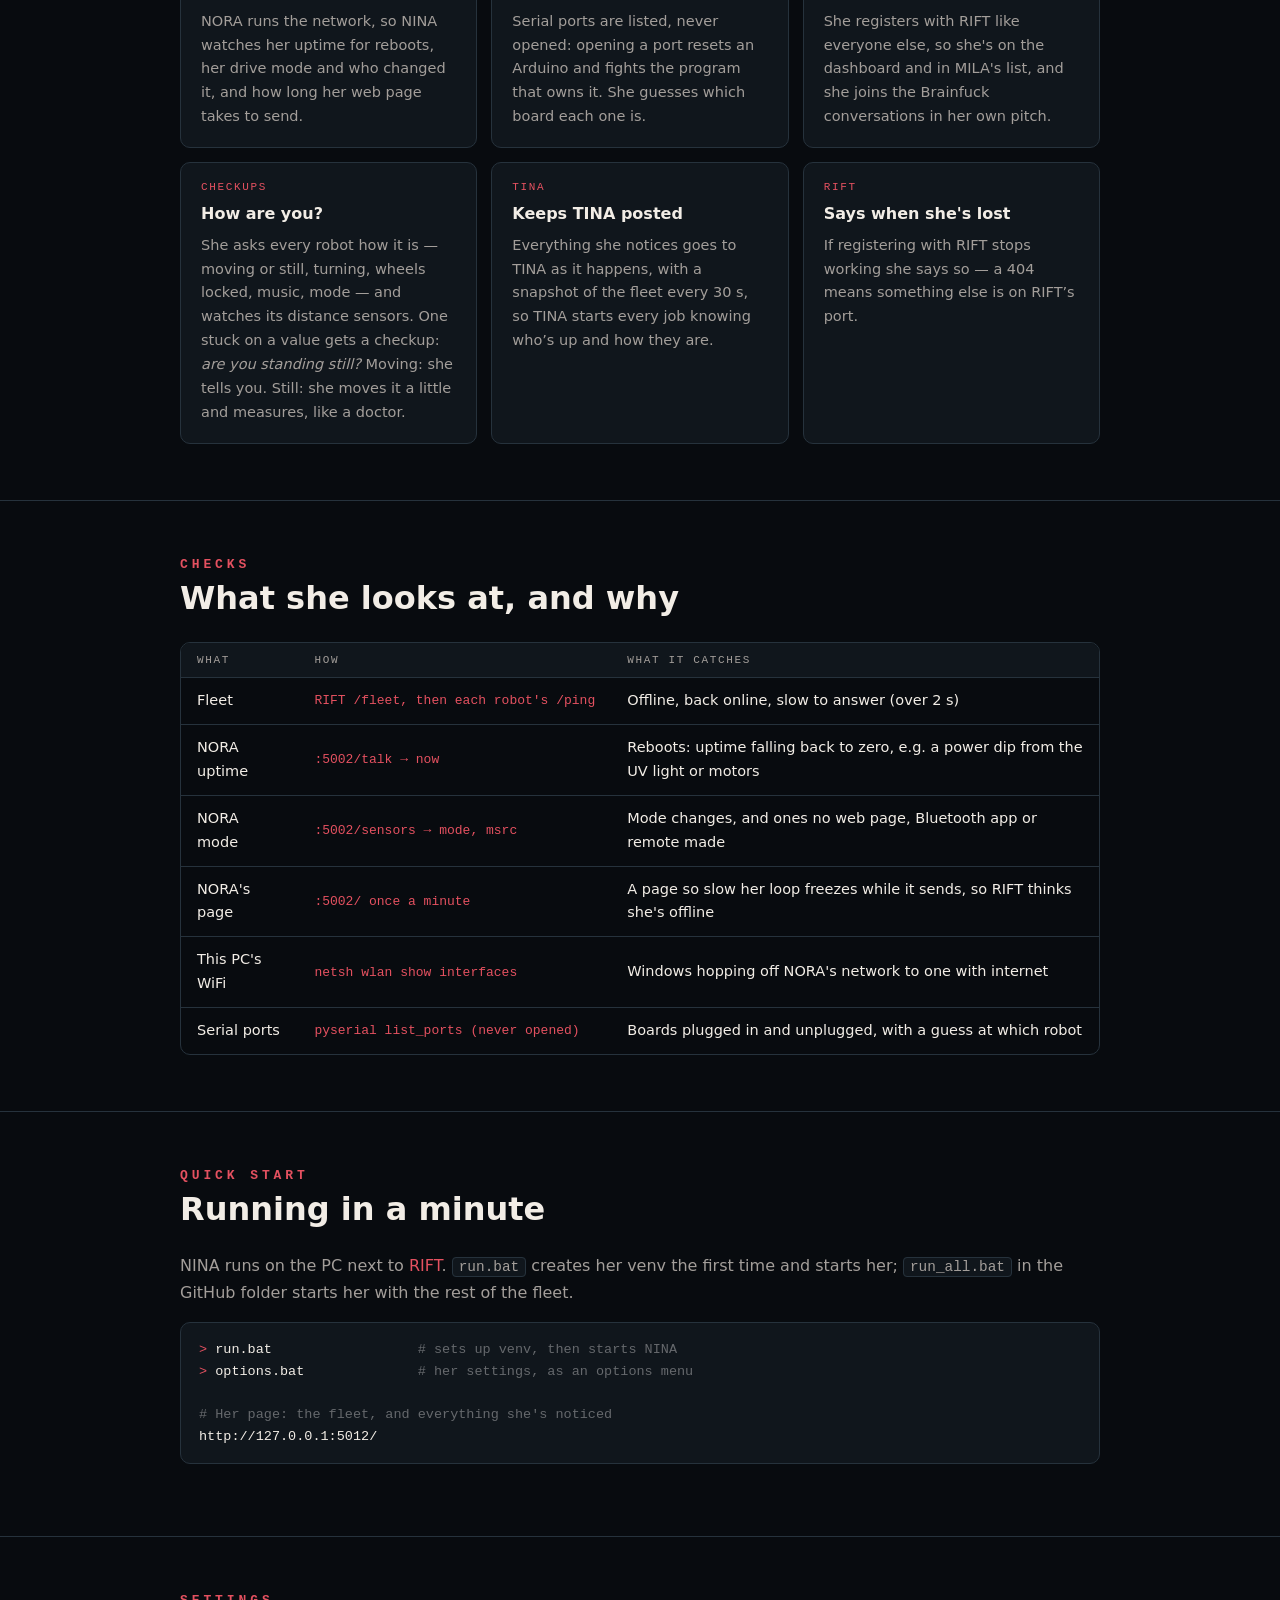
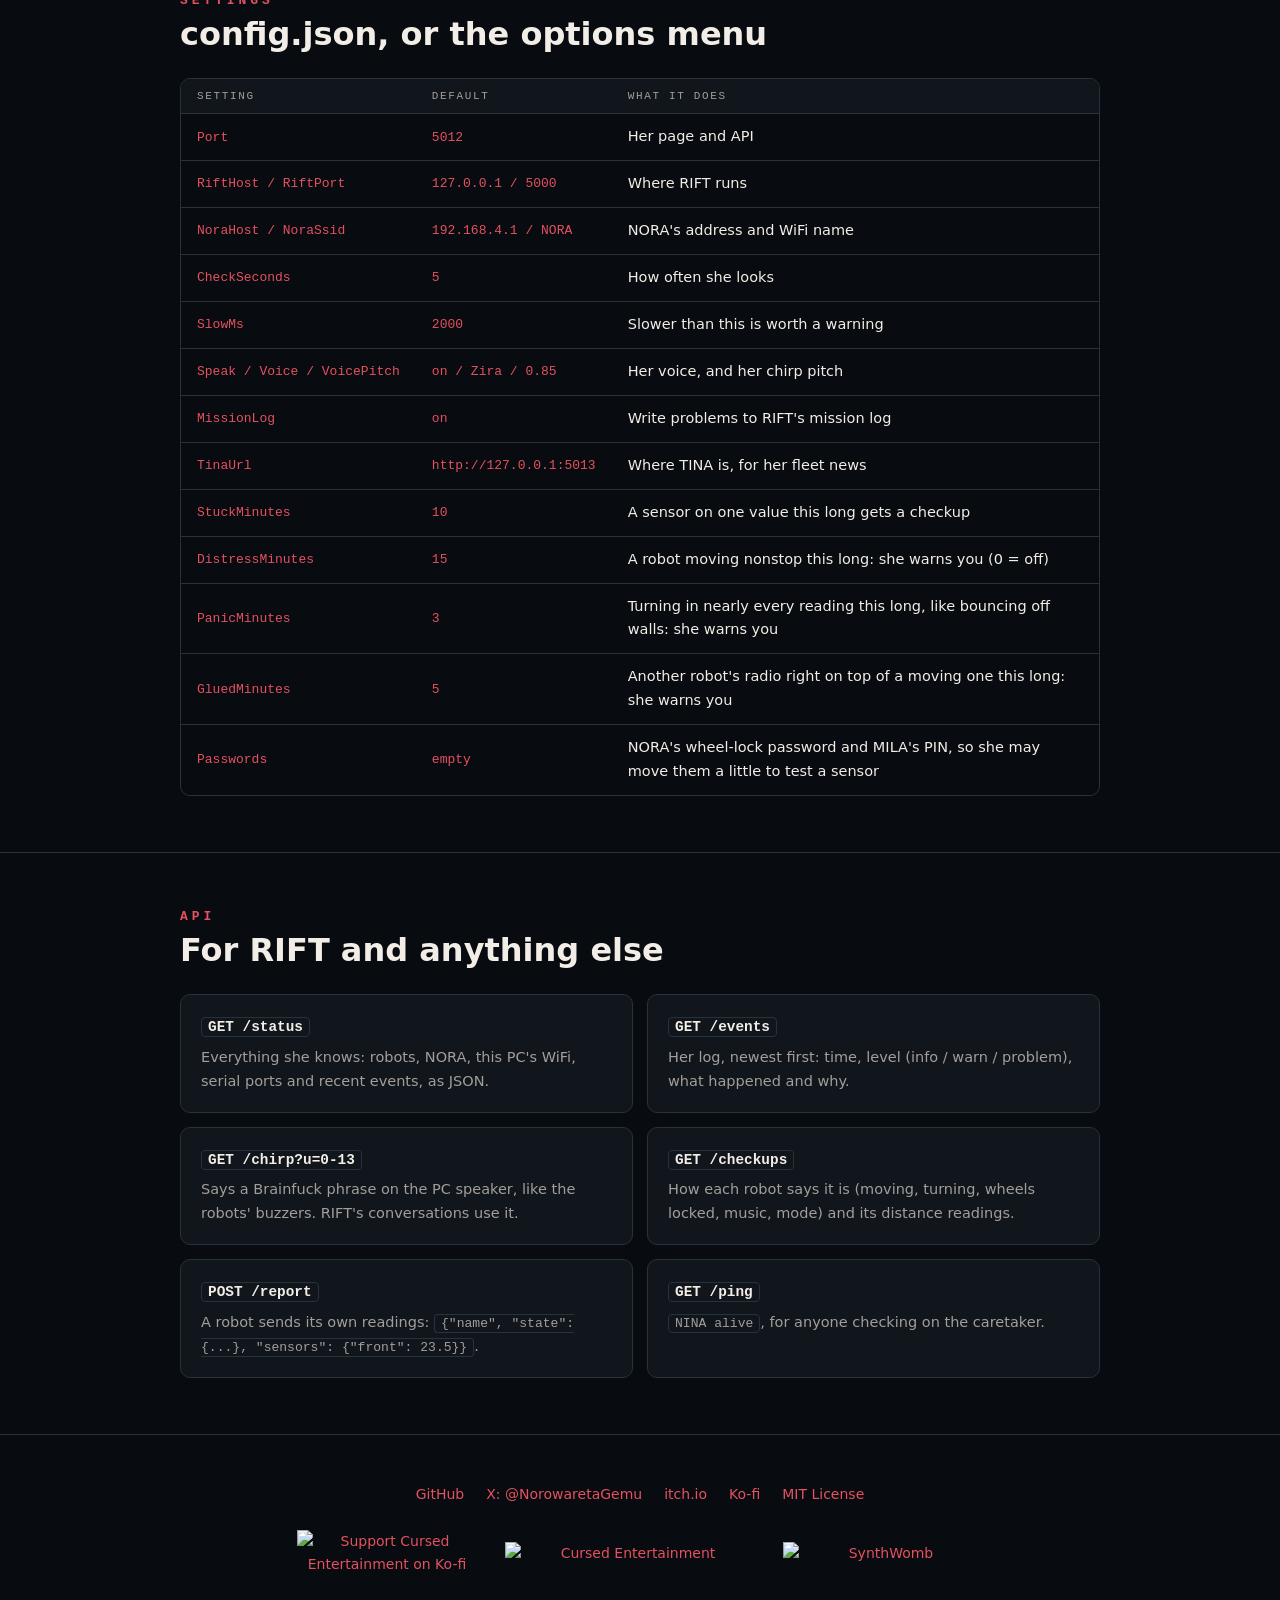
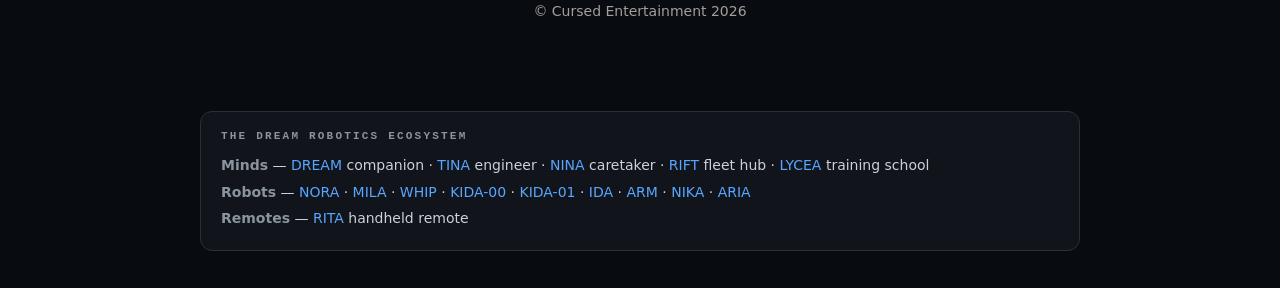
==== commit 7f5acd3c: "ARIA in the ecosystem block Co-Authored-By: Claude Opus 5.5 <noreply@anthropic.com>" ====
--- a/index.html
+++ b/index.html
@@ -220,7 +220,7 @@
 <section class="eco">
   <div class="eco-title">The DREAM Robotics ecosystem</div>
   <div><strong>Minds</strong> — <a href="https://github.com/CursedPrograms/DREAM">DREAM</a> companion · <a href="https://github.com/CursedPrograms/TINA">TINA</a> engineer · <a href="https://github.com/CursedPrograms/NINA">NINA</a> caretaker · <a href="https://github.com/CursedPrograms/RIFT">RIFT</a> fleet hub · <a href="https://github.com/CursedPrograms/LYCEA">LYCEA</a> training school</div>
-  <div><strong>Robots</strong> — <a href="https://github.com/CursedPrograms/NORA-Robot-v00">NORA</a> · <a href="https://github.com/CursedPrograms/MILA-Robot-v00">MILA</a> · <a href="https://github.com/CursedPrograms/WHIP-Robot-v00">WHIP</a> · <a href="https://github.com/CursedPrograms/KIDA-Robot-v00">KIDA-00</a> · <a href="https://github.com/CursedPrograms/KIDA-Robot-v01">KIDA-01</a> · <a href="https://github.com/CursedPrograms/IDA-Robot-v00">IDA</a> · <a href="https://github.com/CursedPrograms/ARM-Robot-v01">ARM</a> · <a href="https://github.com/CursedPrograms/NIKA-Robot-v00">NIKA</a></div>
+  <div><strong>Robots</strong> — <a href="https://github.com/CursedPrograms/NORA-Robot-v00">NORA</a> · <a href="https://github.com/CursedPrograms/MILA-Robot-v00">MILA</a> · <a href="https://github.com/CursedPrograms/WHIP-Robot-v00">WHIP</a> · <a href="https://github.com/CursedPrograms/KIDA-Robot-v00">KIDA-00</a> · <a href="https://github.com/CursedPrograms/KIDA-Robot-v01">KIDA-01</a> · <a href="https://github.com/CursedPrograms/IDA-Robot-v00">IDA</a> · <a href="https://github.com/CursedPrograms/ARM-Robot-v01">ARM</a> · <a href="https://github.com/CursedPrograms/NIKA-Robot-v00">NIKA</a> · <a href="https://github.com/CursedPrograms/ARIA-Robot-v00">ARIA</a></div>
   <div><strong>Remotes</strong> — <a href="https://github.com/CursedPrograms/RITA">RITA</a> handheld remote</div>
 </section>
 <!-- DREAM-ECOSYSTEM:END -->
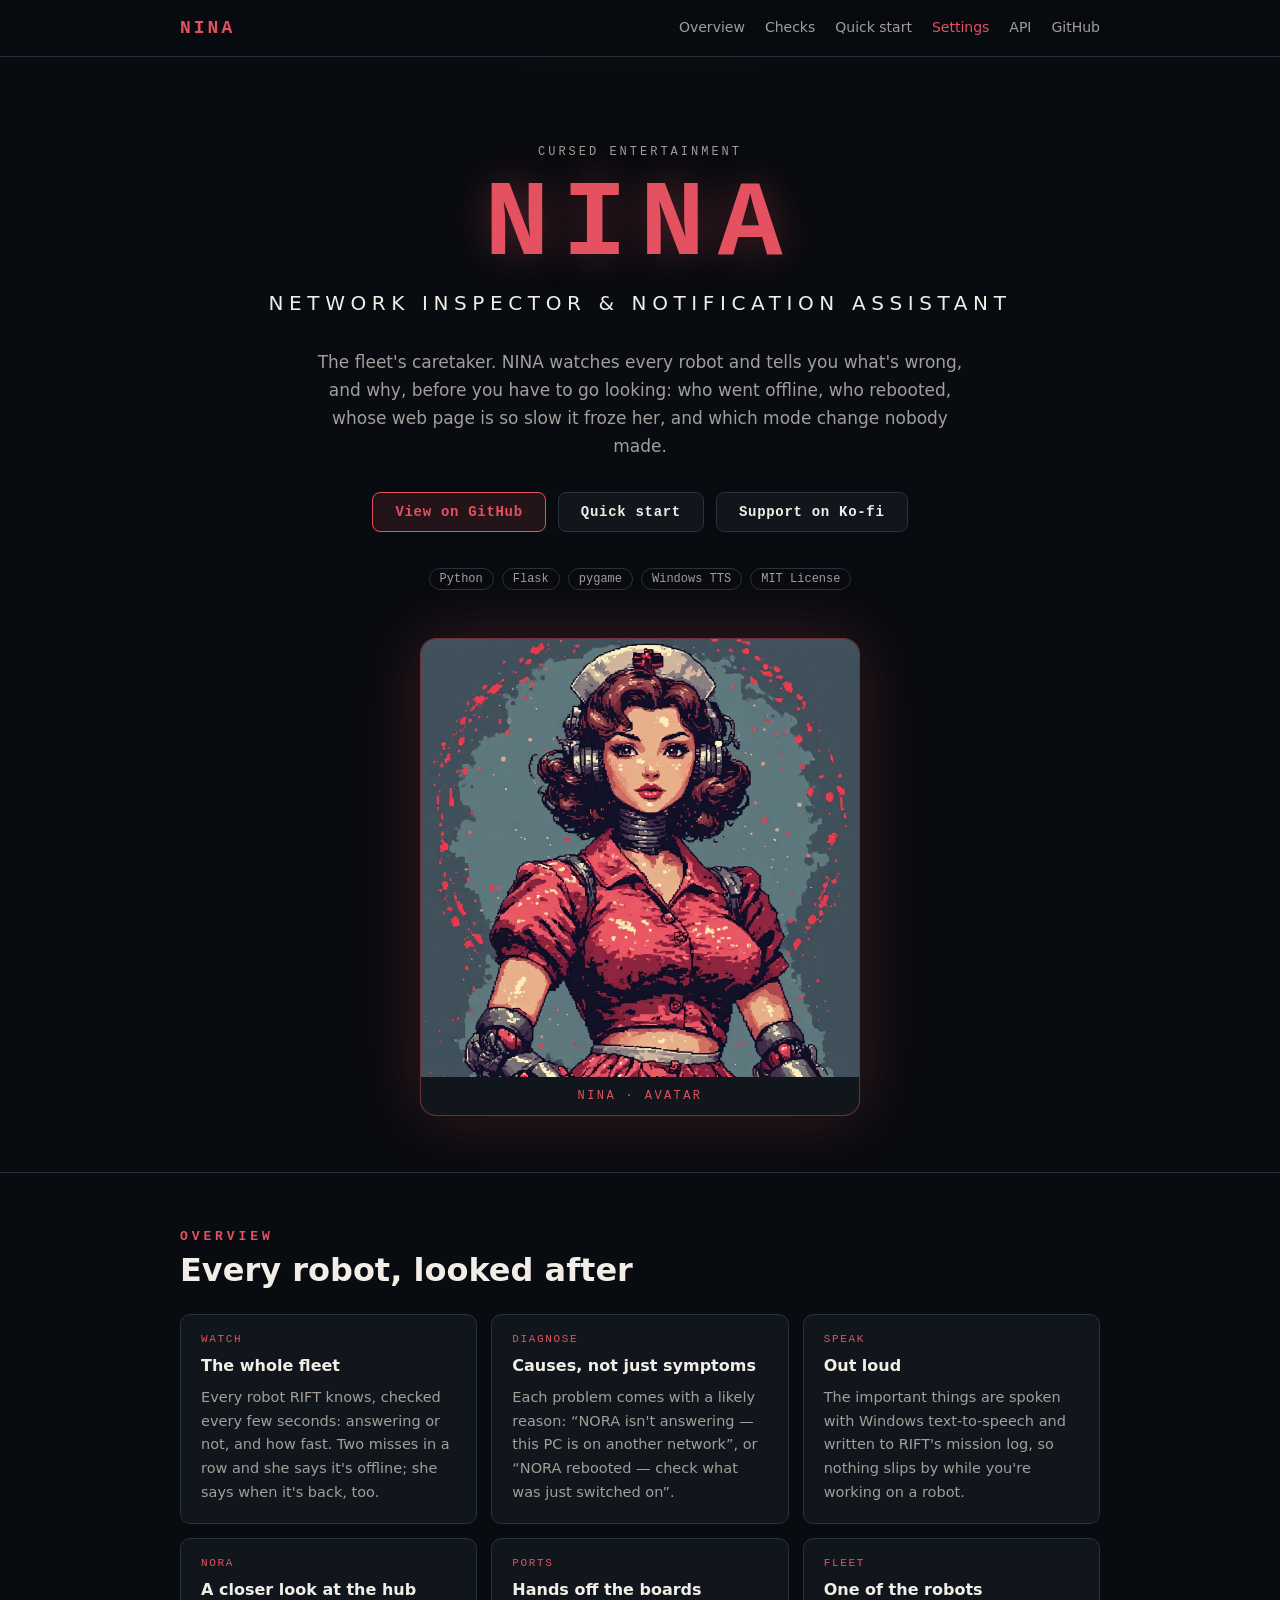
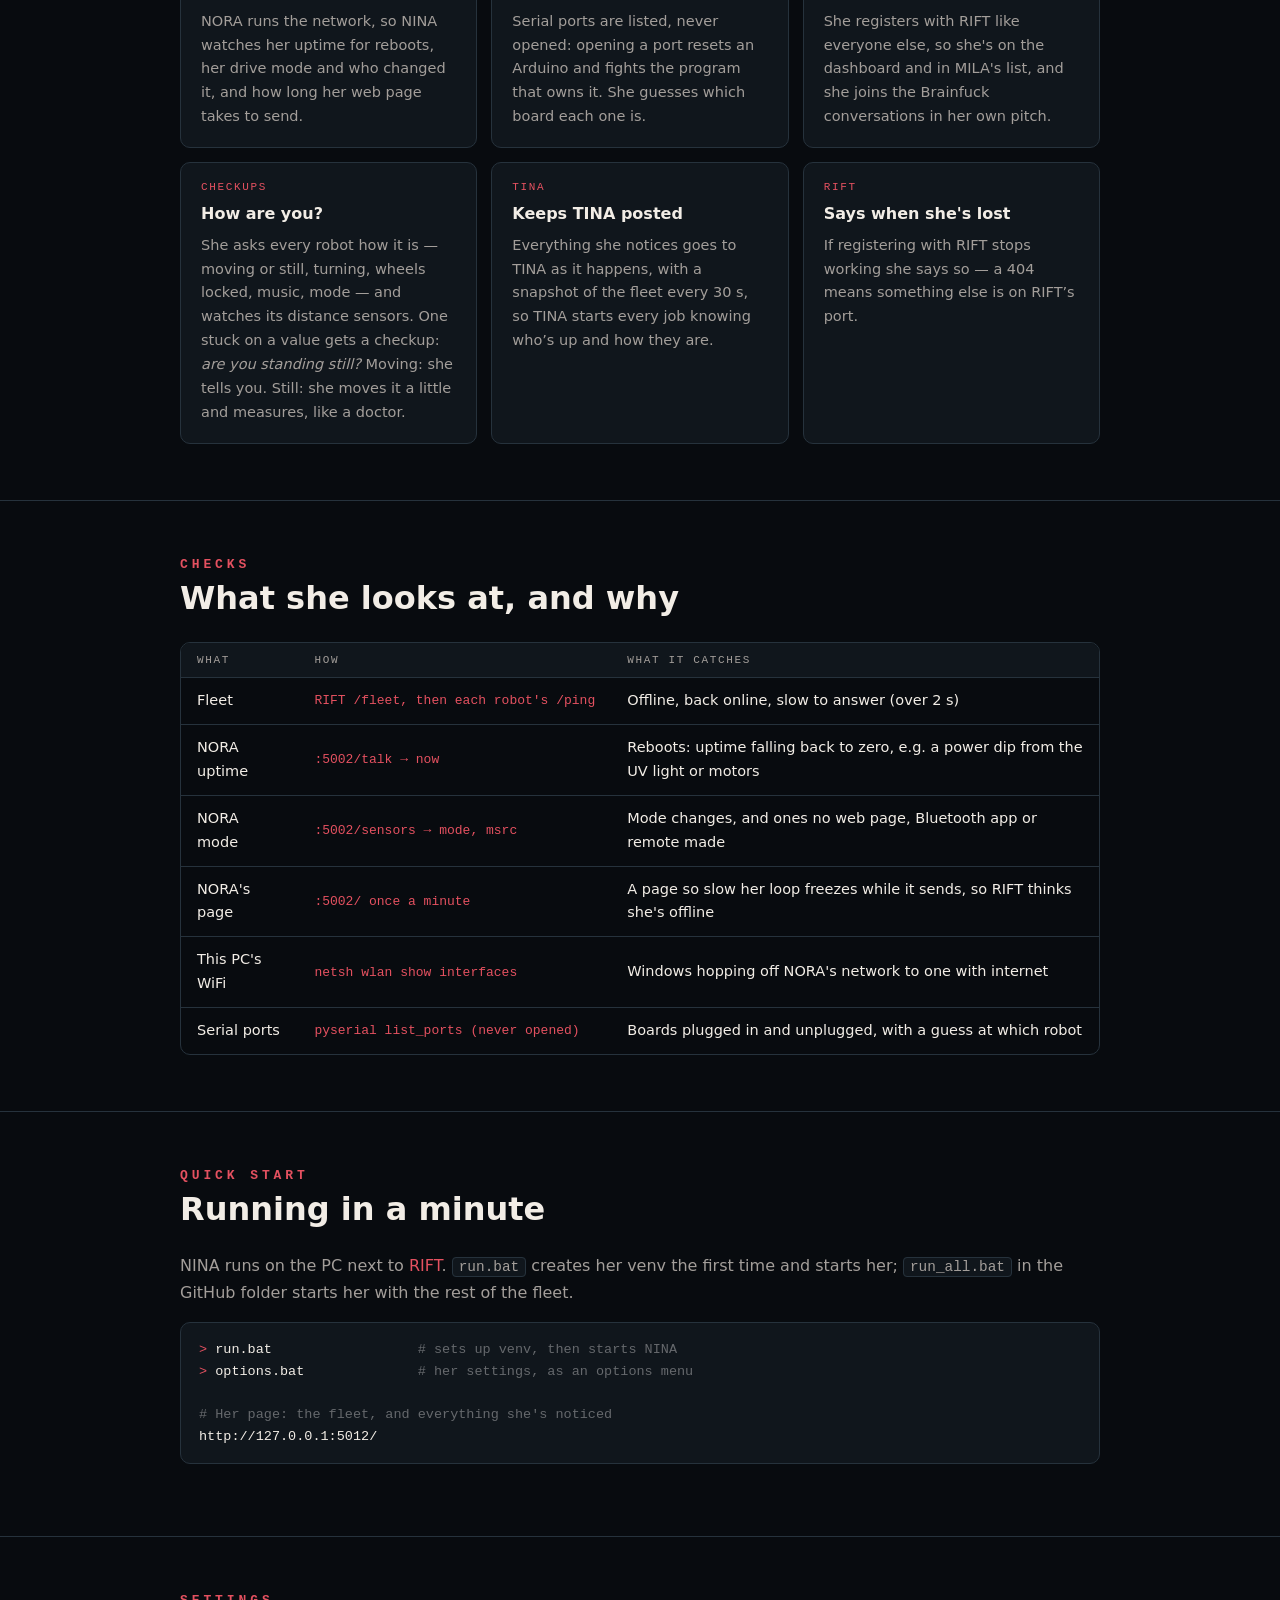
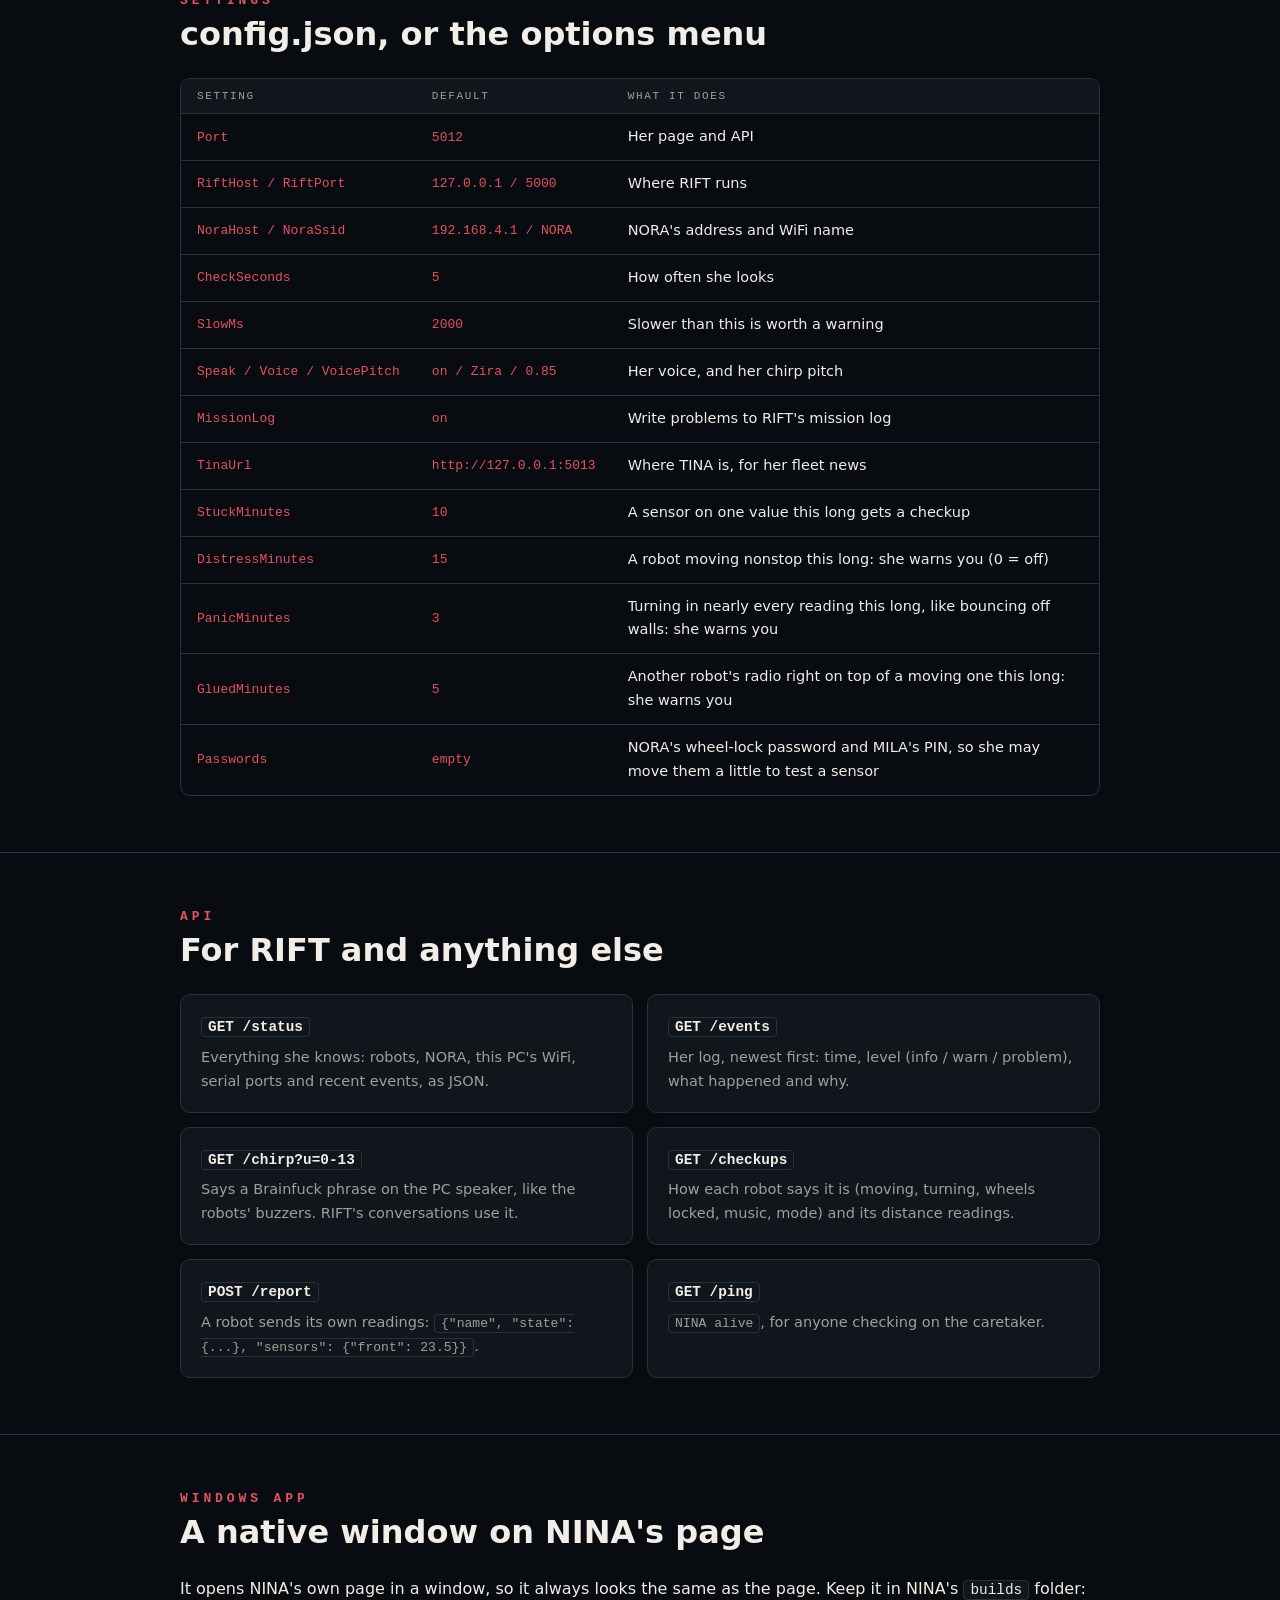
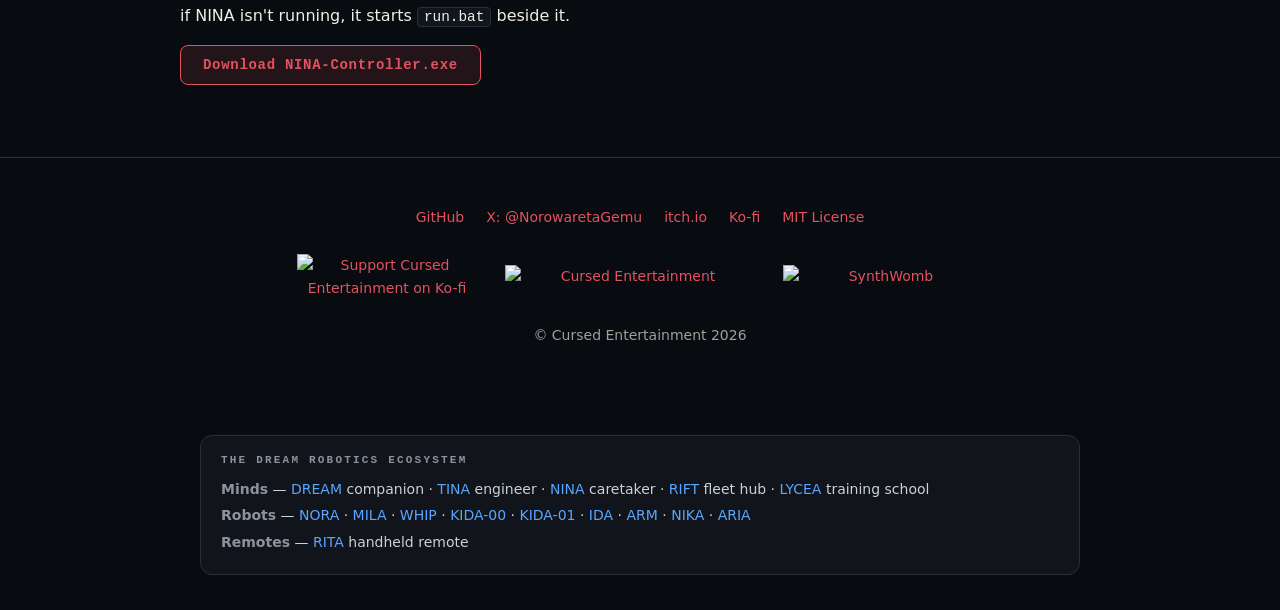
==== commit a61e755a: "Site and README: the Windows app and what's new Co-Authored-By: Claude Opus 5.5 <noreply@anthropic.c" ====
--- a/index.html
+++ b/index.html
@@ -188,6 +188,15 @@
   </div>
 </section>
 
+<section id="windows">
+  <div class="wrap">
+    <h2>Windows app</h2>
+    <h3 class="title">A native window on NINA's page</h3>
+    <p>It opens NINA's own page in a window, so it always looks the same as the page. Keep it in NINA's <code>builds</code> folder: if NINA isn't running, it starts <code>run.bat</code> beside it.</p>
+    <p><a class="btn primary" href="https://github.com/CursedPrograms/NINA/raw/main/builds/NINA-Controller.exe">Download NINA-Controller.exe</a></p>
+  </div>
+</section>
+
 </main>
 
 <footer>
@@ -219,9 +228,9 @@
 <!-- DREAM-ECOSYSTEM:START -->
 <section class="eco">
   <div class="eco-title">The DREAM Robotics ecosystem</div>
-  <div><strong>Minds</strong> — <a href="https://github.com/CursedPrograms/DREAM">DREAM</a> companion · <a href="https://github.com/CursedPrograms/TINA">TINA</a> engineer · <a href="https://github.com/CursedPrograms/NINA">NINA</a> caretaker · <a href="https://github.com/CursedPrograms/RIFT">RIFT</a> fleet hub · <a href="https://github.com/CursedPrograms/LYCEA">LYCEA</a> training school</div>
-  <div><strong>Robots</strong> — <a href="https://github.com/CursedPrograms/NORA-Robot-v00">NORA</a> · <a href="https://github.com/CursedPrograms/MILA-Robot-v00">MILA</a> · <a href="https://github.com/CursedPrograms/WHIP-Robot-v00">WHIP</a> · <a href="https://github.com/CursedPrograms/KIDA-Robot-v00">KIDA-00</a> · <a href="https://github.com/CursedPrograms/KIDA-Robot-v01">KIDA-01</a> · <a href="https://github.com/CursedPrograms/IDA-Robot-v00">IDA</a> · <a href="https://github.com/CursedPrograms/ARM-Robot-v01">ARM</a> · <a href="https://github.com/CursedPrograms/NIKA-Robot-v00">NIKA</a> · <a href="https://github.com/CursedPrograms/ARIA-Robot-v00">ARIA</a></div>
-  <div><strong>Remotes</strong> — <a href="https://github.com/CursedPrograms/RITA">RITA</a> handheld remote</div>
+  <div><strong>Minds</strong> — <a href="https://cursedprograms.github.io/DREAM/">DREAM</a> companion · <a href="https://cursedprograms.github.io/TINA/">TINA</a> engineer · <a href="https://cursedprograms.github.io/NINA/">NINA</a> caretaker · <a href="https://cursedprograms.github.io/RIFT/">RIFT</a> fleet hub · <a href="https://github.com/CursedPrograms/LYCEA">LYCEA</a> training school</div>
+  <div><strong>Robots</strong> — <a href="https://cursedprograms.github.io/NORA-Robot-v00/">NORA</a> · <a href="https://cursedprograms.github.io/MILA-Robot-v00/">MILA</a> · <a href="https://cursedprograms.github.io/WHIP-Robot-v00/">WHIP</a> · <a href="https://cursedprograms.github.io/KIDA-Robot-v00/">KIDA-00</a> · <a href="https://cursedprograms.github.io/KIDA-Robot-v01/">KIDA-01</a> · <a href="https://cursedprograms.github.io/IDA-Robot-v00/">IDA</a> · <a href="https://cursedprograms.github.io/ARM-Robot-v01/">ARM</a> · <a href="https://cursedprograms.github.io/NIKA-Robot-v00/">NIKA</a> · <a href="https://cursedprograms.github.io/ARIA-Robot-v00/">ARIA</a></div>
+  <div><strong>Remotes</strong> — <a href="https://cursedprograms.github.io/RITA/">RITA</a> handheld remote</div>
 </section>
 <!-- DREAM-ECOSYSTEM:END -->
 </body>
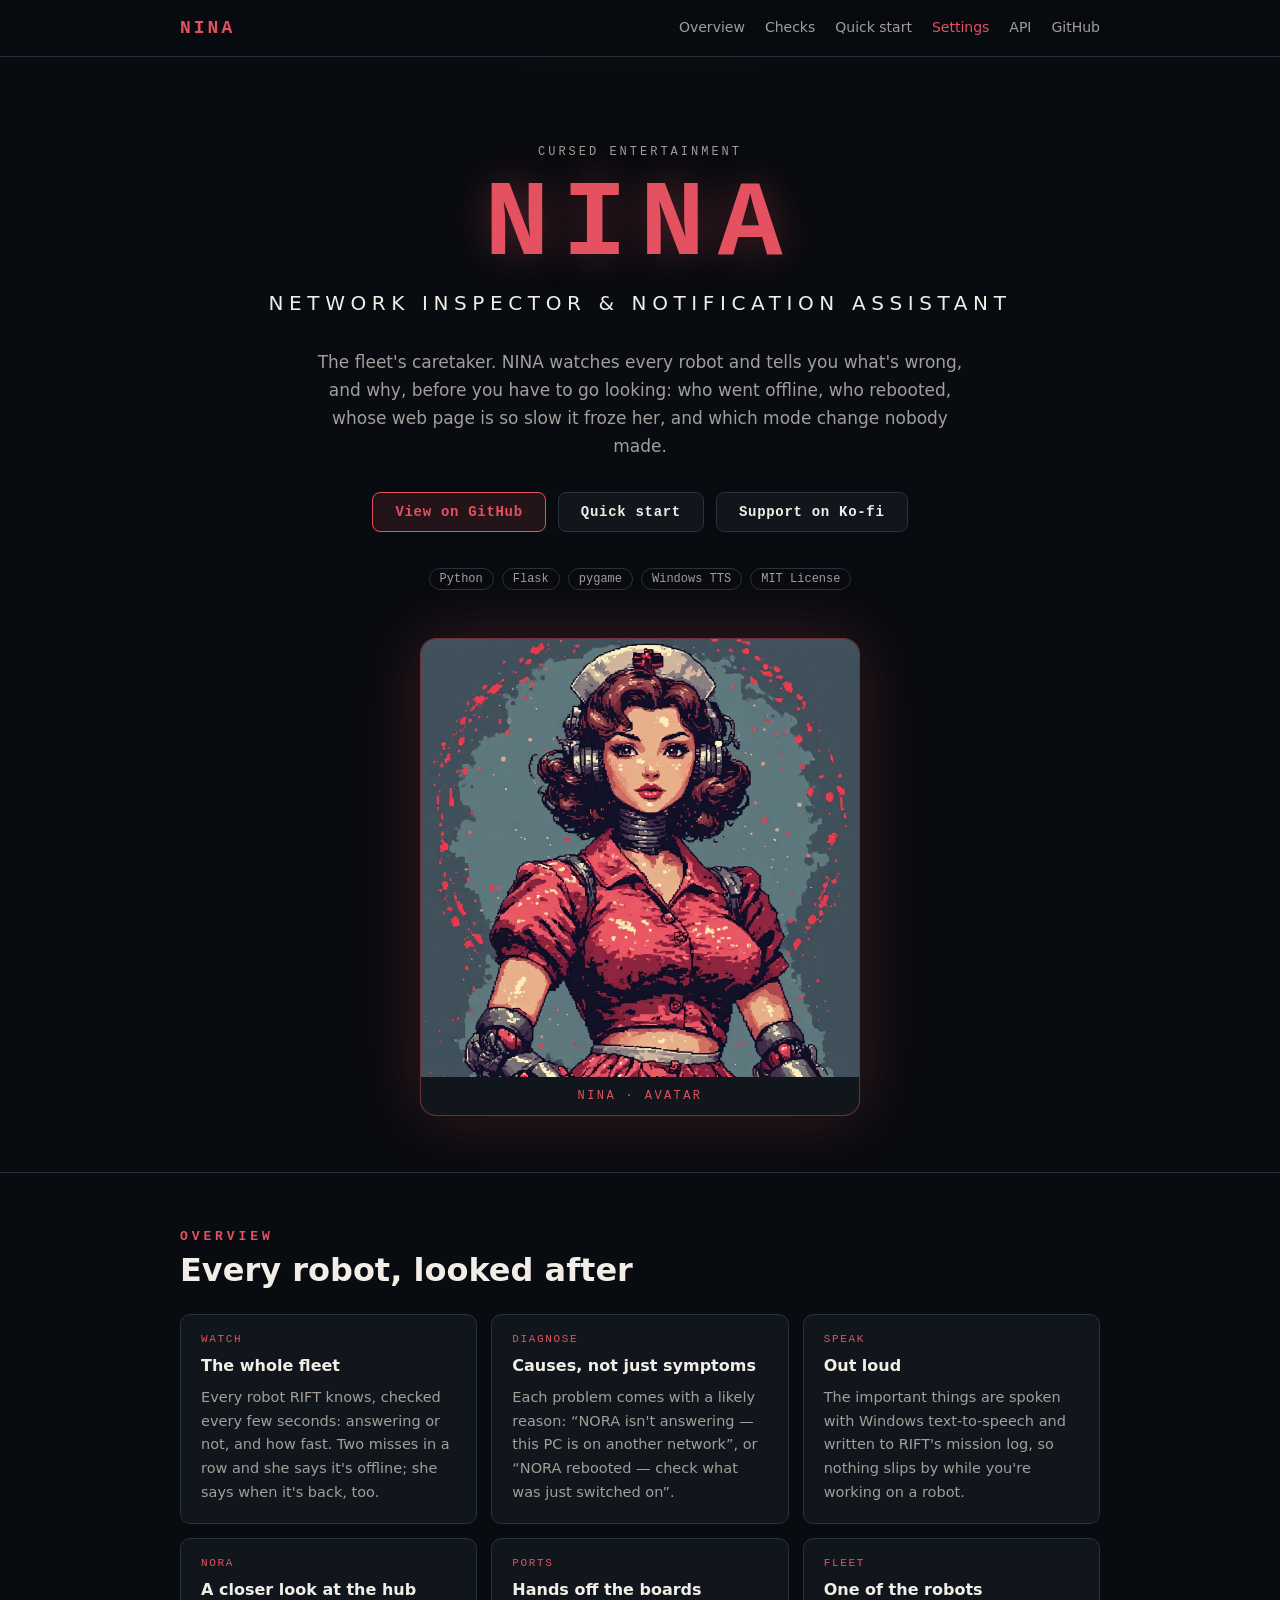
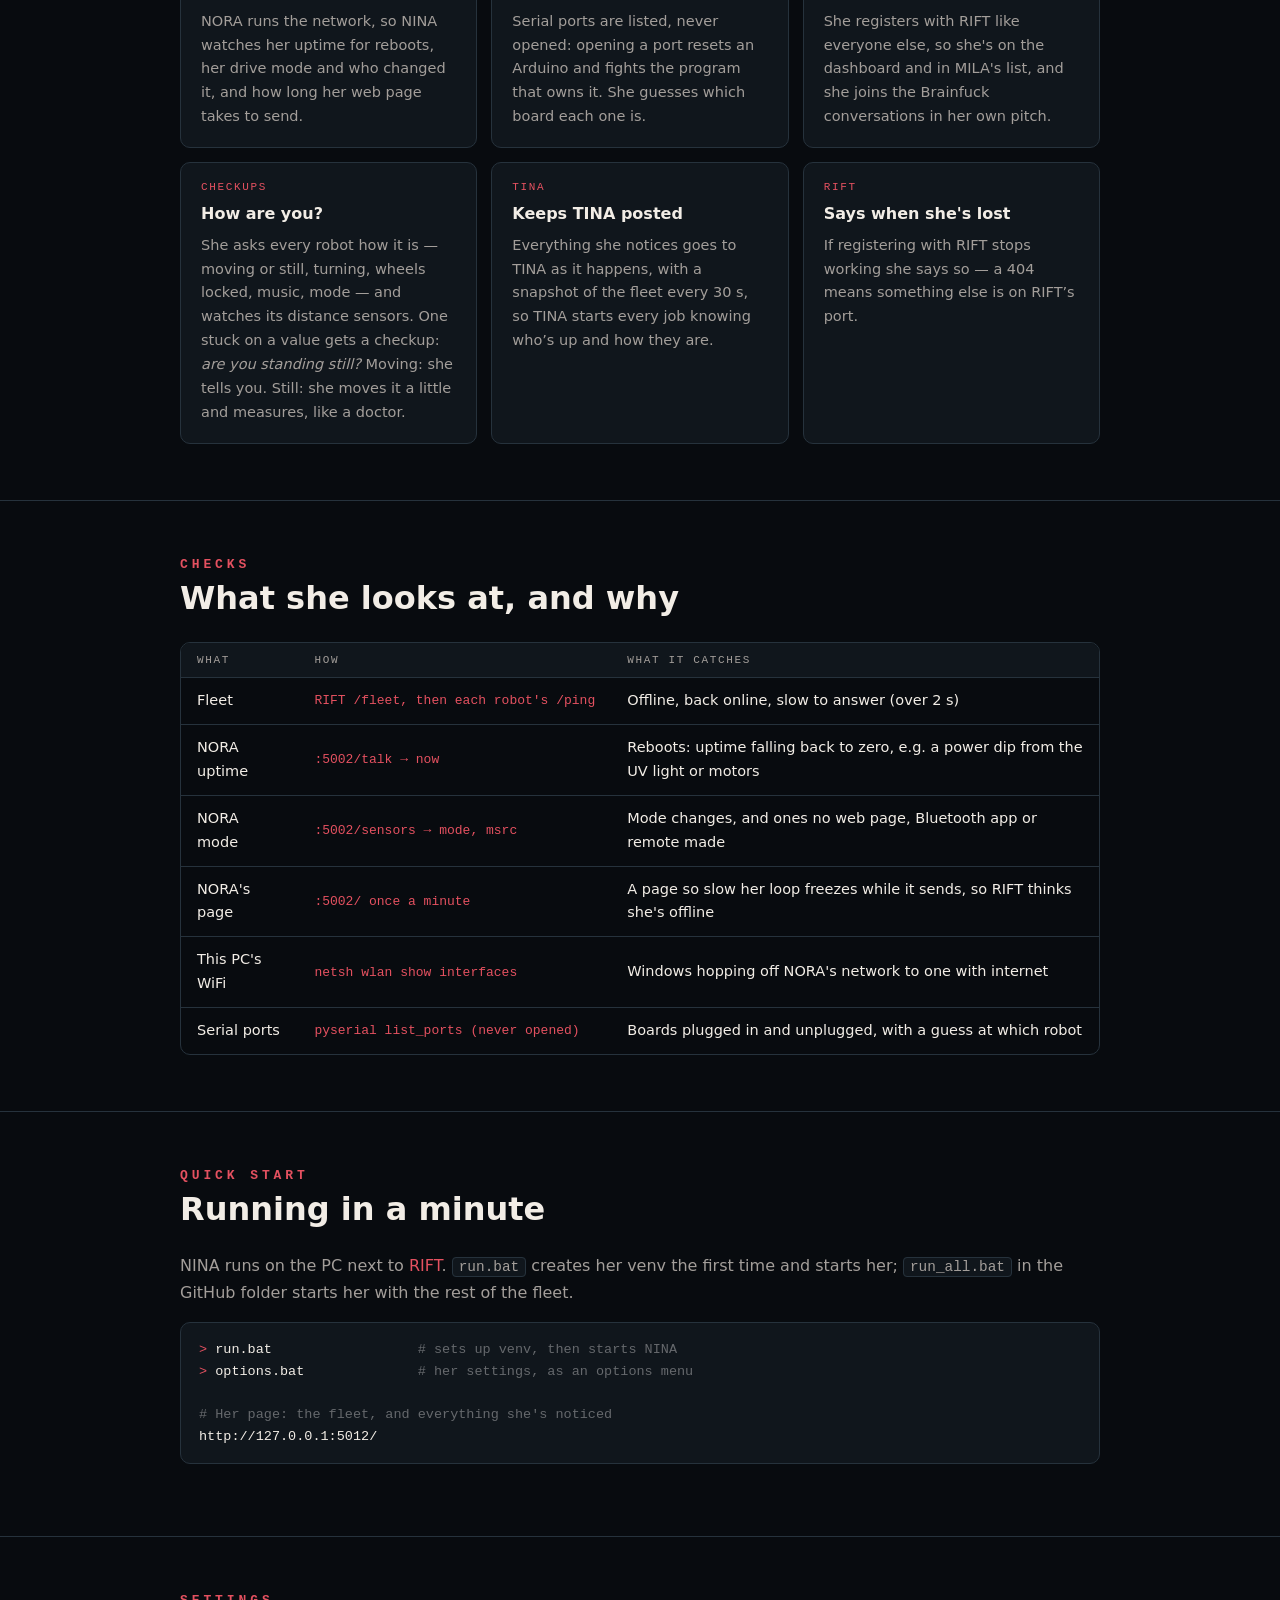
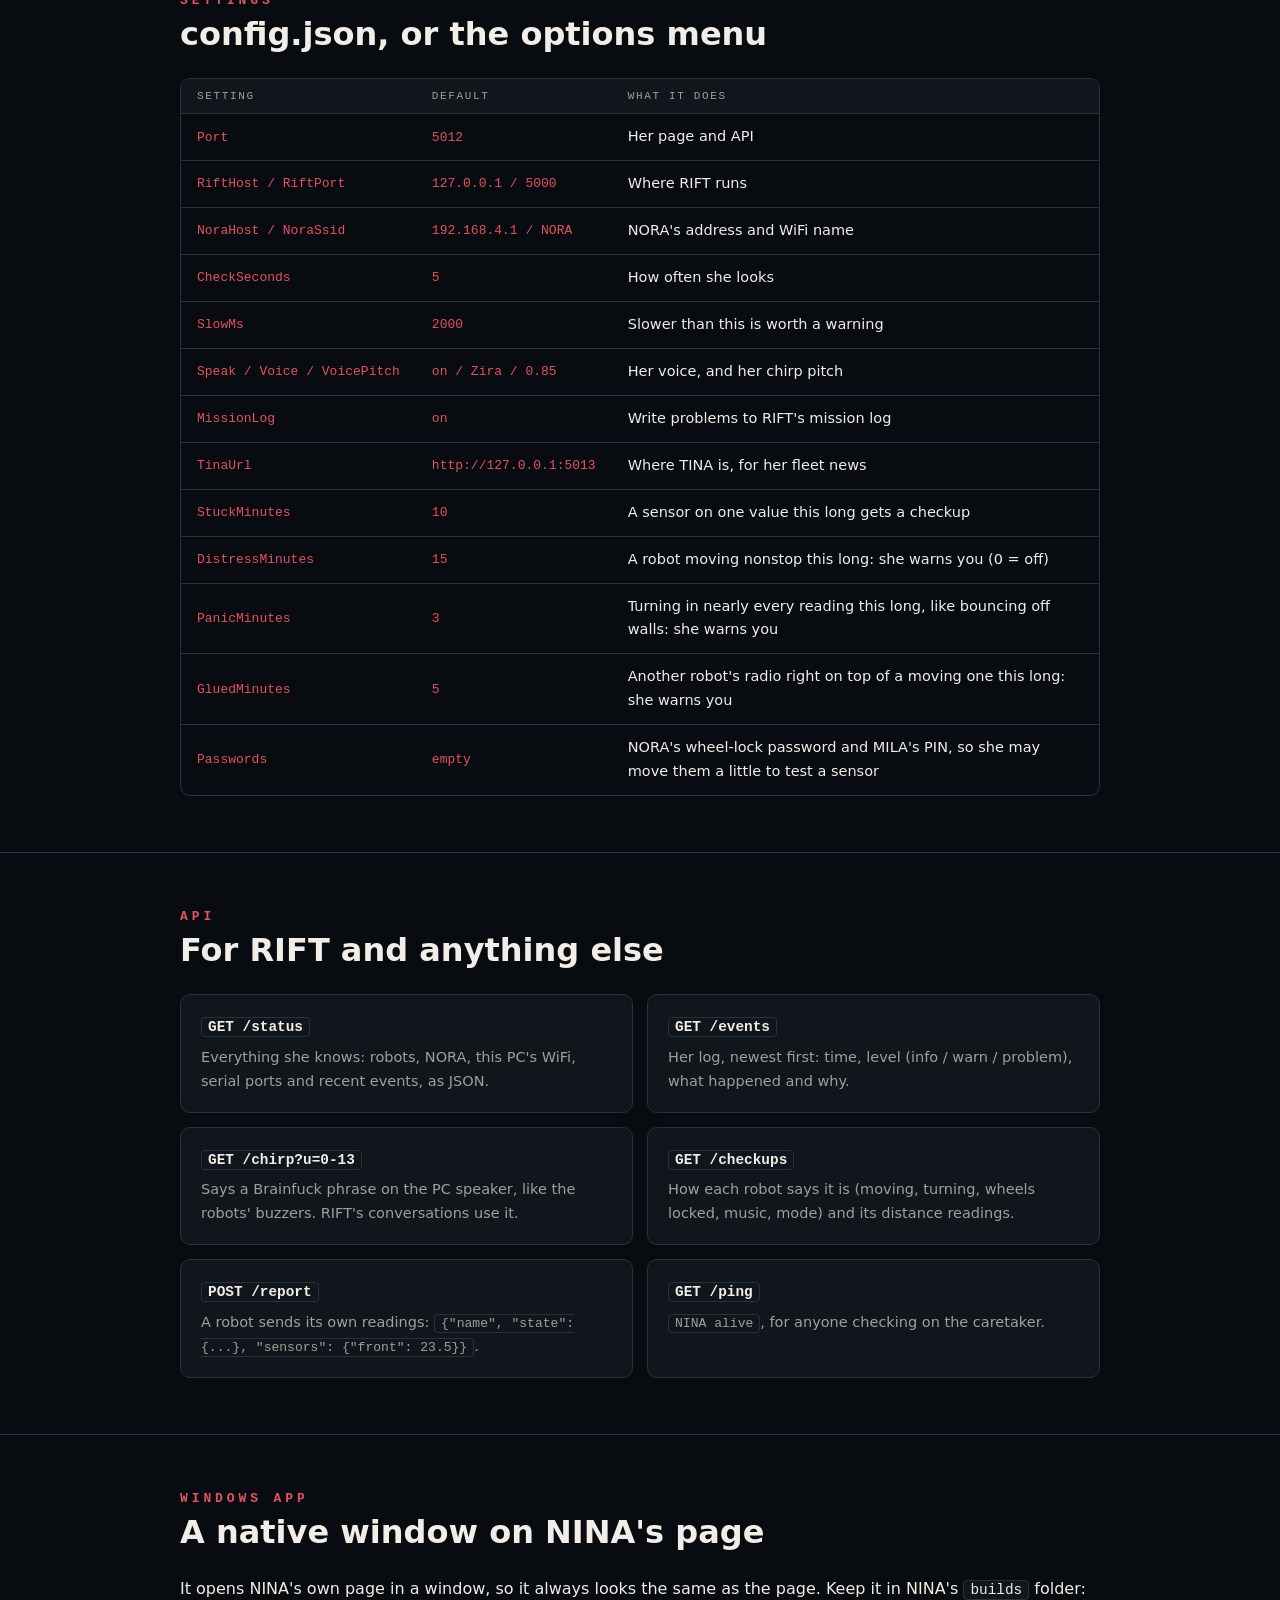
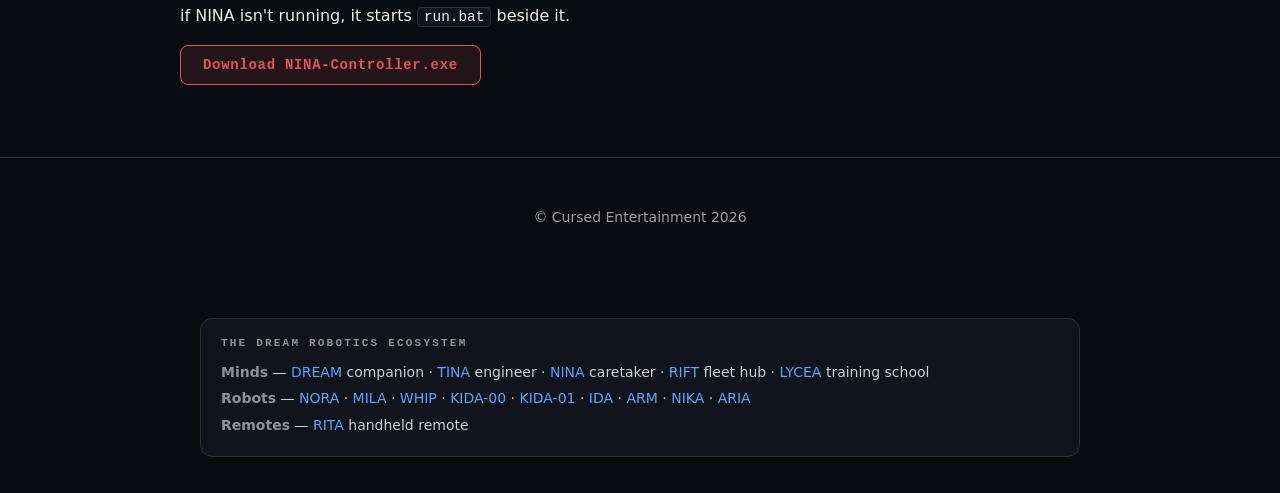
==== commit 0142a0f5: "Sites: one shared footer, from RIFT's site, with the SynthWomb logo Co-Authored-By: Claude Opus 5.5 " ====
--- a/index.html
+++ b/index.html
@@ -199,31 +199,8 @@
 
 </main>
 
-<footer>
-  <div class="wrap">
-    <div class="links">
-      <a href="https://github.com/CursedPrograms/NINA">GitHub</a>
-      <a href="https://x.com/NorowaretaGemu">X: @NorowaretaGemu</a>
-      <a href="https://cursed-entertainment.itch.io/">itch.io</a>
-      <a href="https://ko-fi.com/cursedentertainment">Ko-fi</a>
-      <a href="https://github.com/CursedPrograms/NINA/blob/main/LICENSE">MIT License</a>
-    </div>
-
-    <div class="logos">
-      <a href="https://ko-fi.com/cursedentertainment">
-        <img src="https://ko-fi.com/img/githubbutton_sm.svg" alt="Support Cursed Entertainment on Ko-fi" width="180" loading="lazy">
-      </a>
-      <a href="https://cursed-entertainment.itch.io/">
-        <img src="https://github.com/CursedPrograms/cursedentertainment/raw/main/images/logos/logo-wide-grey.png" alt="Cursed Entertainment" width="250" loading="lazy">
-      </a>
-      <a href="https://github.com/SynthWomb">
-        <img src="https://github.com/SynthWomb/synth.womb/blob/main/logos/synthwomb07.png?raw=true" alt="SynthWomb" width="200" loading="lazy">
-      </a>
-    </div>
-
-    <div>&copy; Cursed Entertainment 2026</div>
-  </div>
-</footer>
+<footer id="site-footer">&copy; Cursed Entertainment 2026</footer>
+<script src="https://cursedprograms.github.io/RIFT/site/footer.js"></script>
 
 <!-- DREAM-ECOSYSTEM:START -->
 <section class="eco">
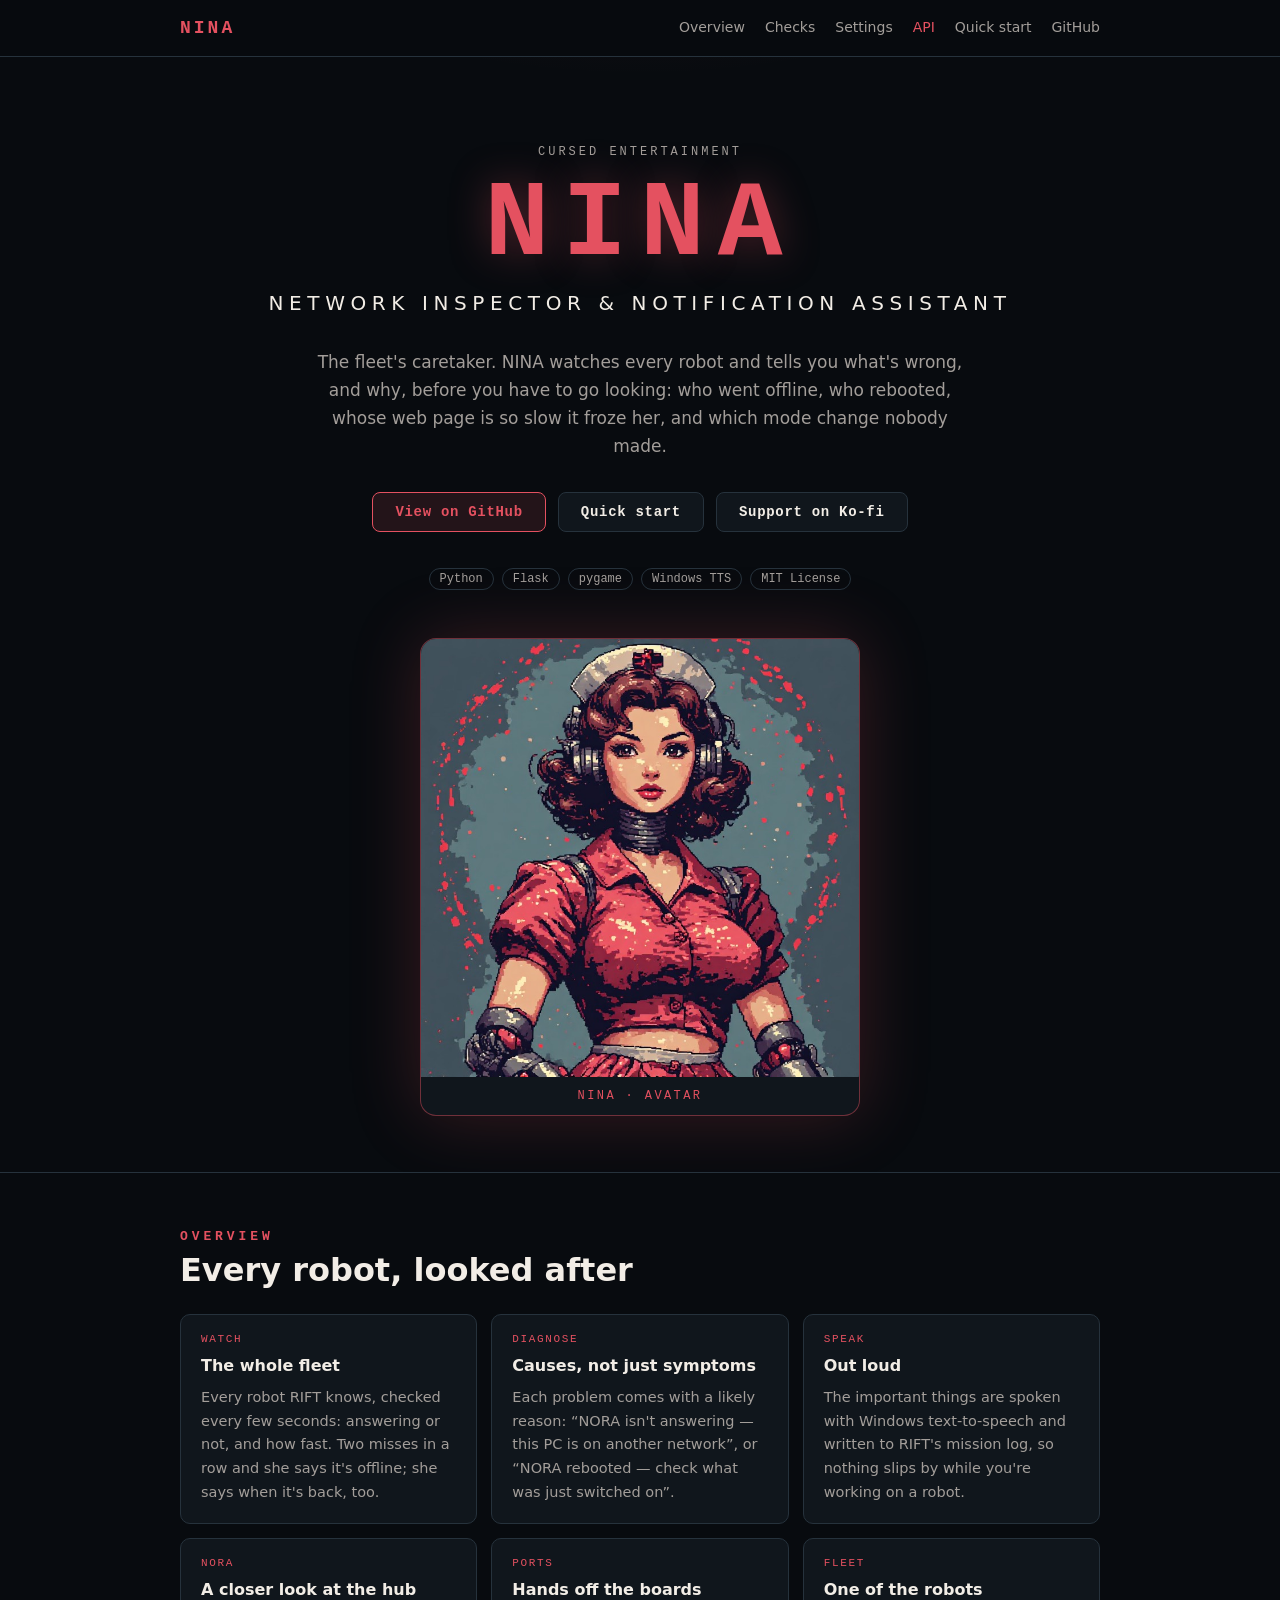
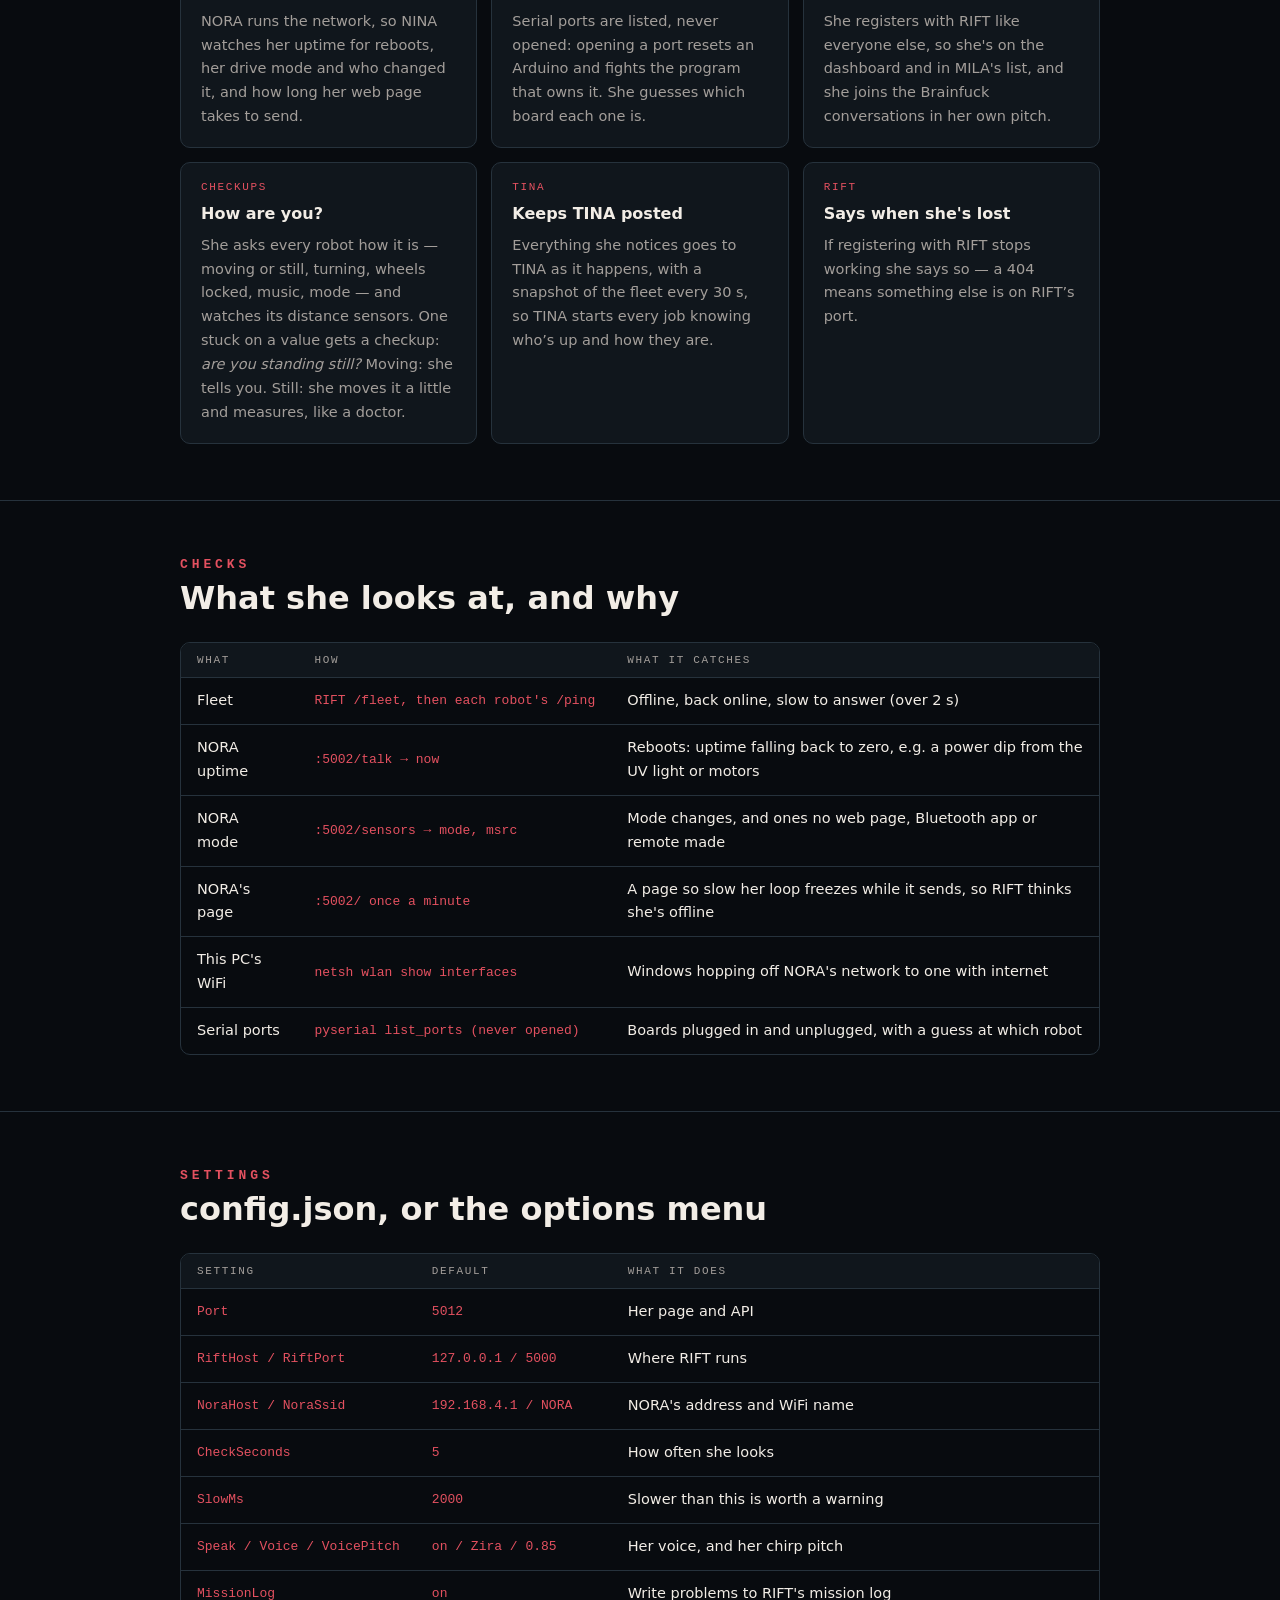
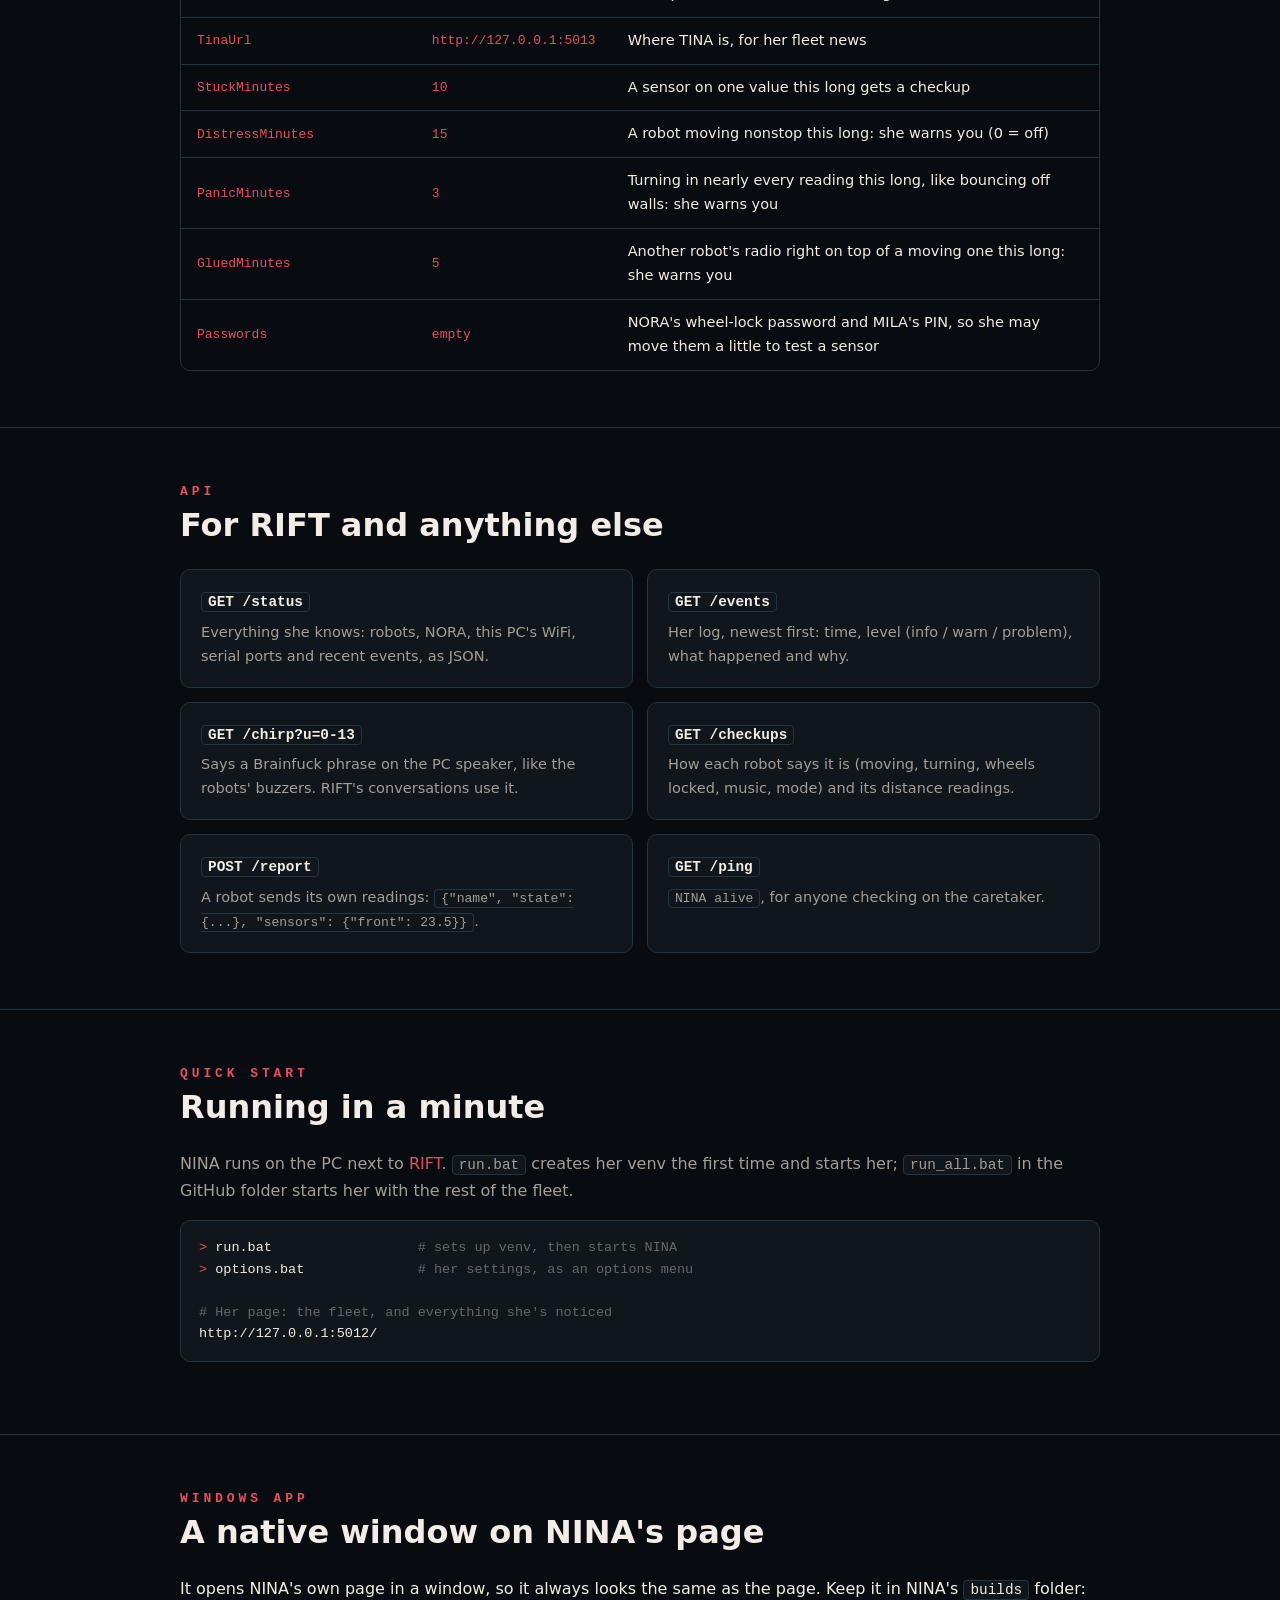
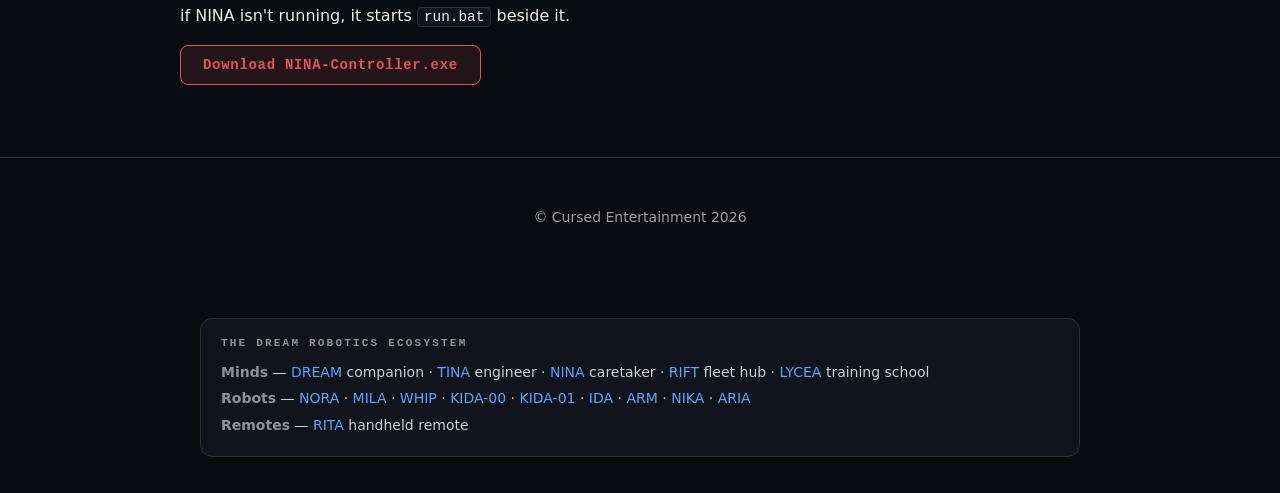
==== commit 12dbae25: "Hindsight memory link; trust DREAM's own TLS certificate Co-Authored-By: Claude Opus 5.5 <noreply@an" ====
--- a/index.html
+++ b/index.html
@@ -23,9 +23,9 @@
     <ul>
       <li><a href="#overview">Overview</a></li>
       <li><a href="#checks">Checks</a></li>
-      <li><a href="#quickstart">Quick start</a></li>
       <li><a href="#settings">Settings</a></li>
       <li><a href="#api">API</a></li>
+      <li><a href="#quickstart">Quick start</a></li>
       <li><a href="https://github.com/CursedPrograms/NINA">GitHub</a></li>
     </ul>
   </div>
@@ -58,7 +58,6 @@
 </header>
 
 <main>
-
 <section id="overview">
   <div class="wrap">
     <h2>Overview</h2>
@@ -130,19 +129,6 @@
         </tbody>
       </table>
     </div>
-  </div>
-</section>
-
-<section id="quickstart">
-  <div class="wrap">
-    <h2>Quick start</h2>
-    <h3 class="title">Running in a minute</h3>
-    <p class="muted">NINA runs on the PC next to <a href="https://github.com/CursedPrograms/RIFT">RIFT</a>. <code>run.bat</code> creates her venv the first time and starts her; <code>run_all.bat</code> in the GitHub folder starts her with the rest of the fleet.</p>
-<pre><span class="p">&gt;</span> run.bat                  <span class="c"># sets up venv, then starts NINA</span>
-<span class="p">&gt;</span> options.bat              <span class="c"># her settings, as an options menu</span>
-
-<span class="c"># Her page: the fleet, and everything she's noticed</span>
-http://127.0.0.1:5012/</pre>
   </div>
 </section>
 
@@ -188,6 +174,19 @@
   </div>
 </section>
 
+<section id="quickstart">
+  <div class="wrap">
+    <h2>Quick start</h2>
+    <h3 class="title">Running in a minute</h3>
+    <p class="muted">NINA runs on the PC next to <a href="https://github.com/CursedPrograms/RIFT">RIFT</a>. <code>run.bat</code> creates her venv the first time and starts her; <code>run_all.bat</code> in the GitHub folder starts her with the rest of the fleet.</p>
+<pre><span class="p">&gt;</span> run.bat                  <span class="c"># sets up venv, then starts NINA</span>
+<span class="p">&gt;</span> options.bat              <span class="c"># her settings, as an options menu</span>
+
+<span class="c"># Her page: the fleet, and everything she's noticed</span>
+http://127.0.0.1:5012/</pre>
+  </div>
+</section>
+
 <section id="windows">
   <div class="wrap">
     <h2>Windows app</h2>
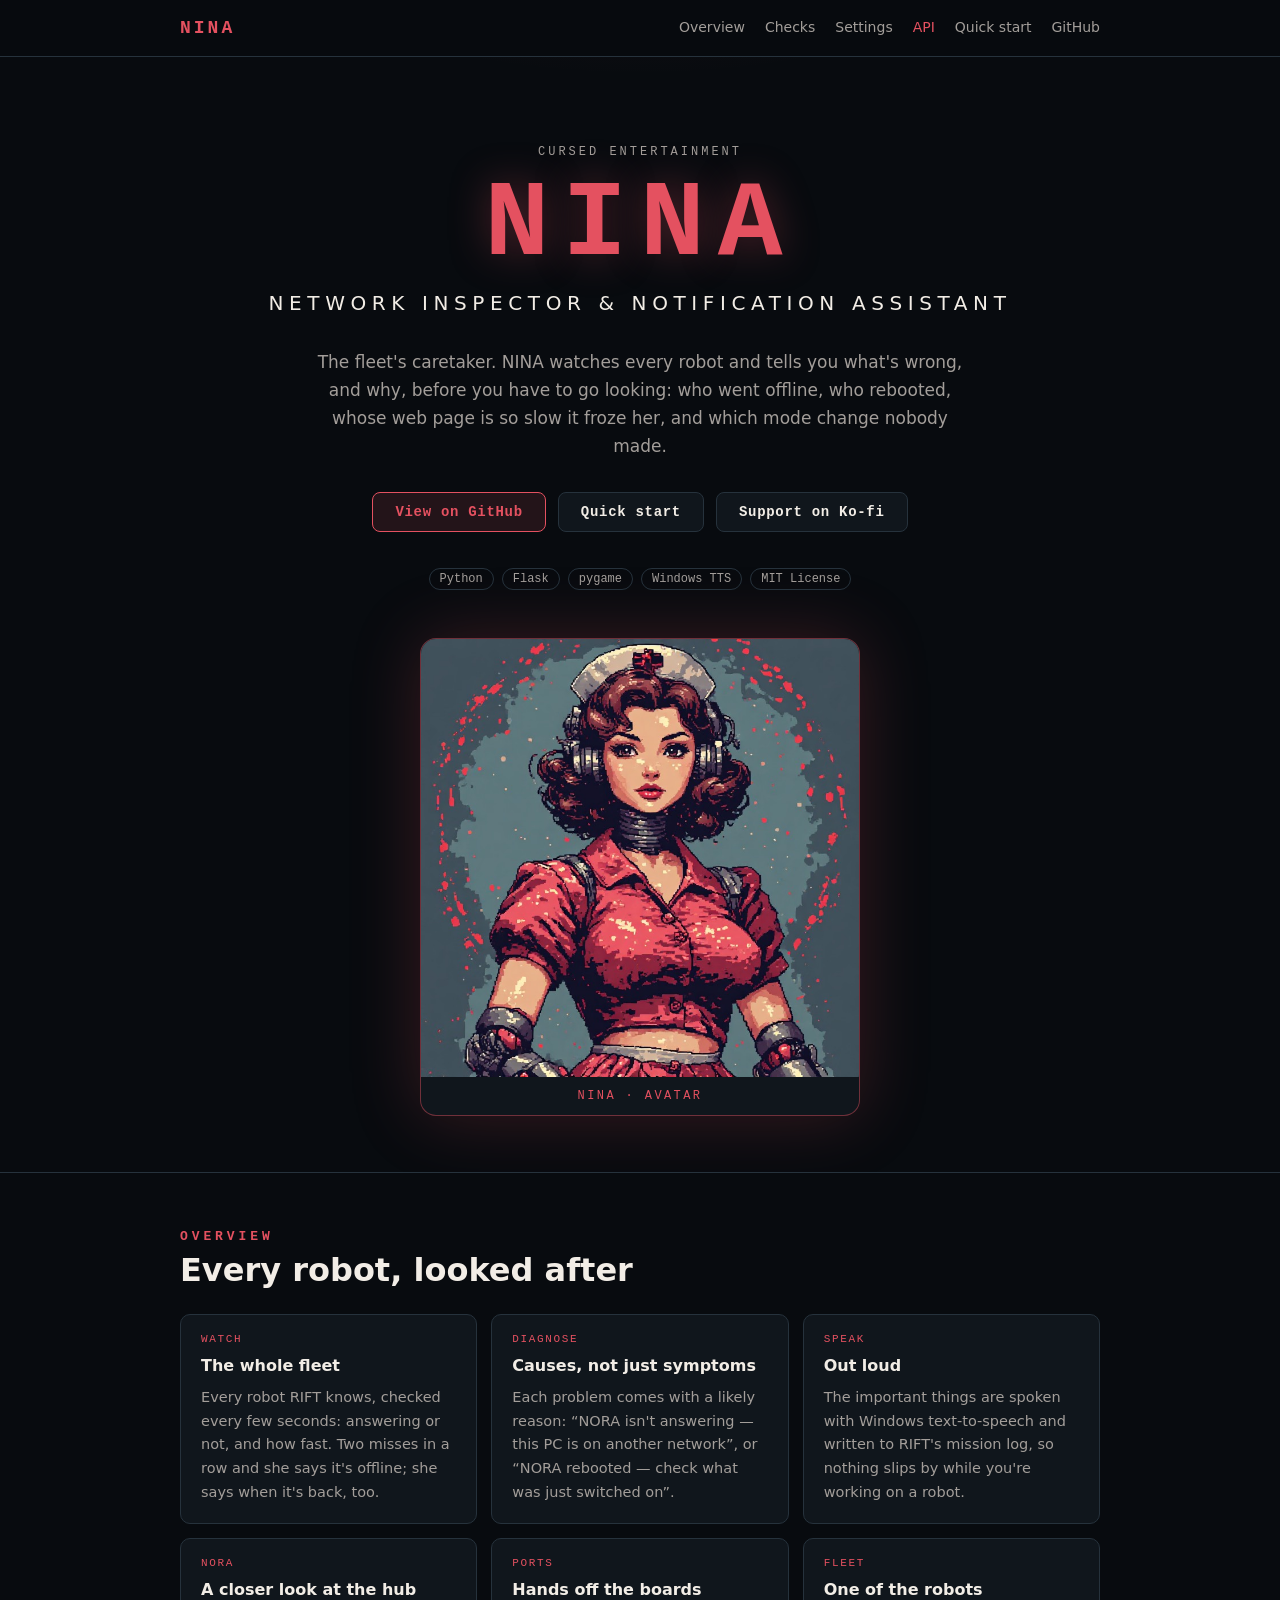
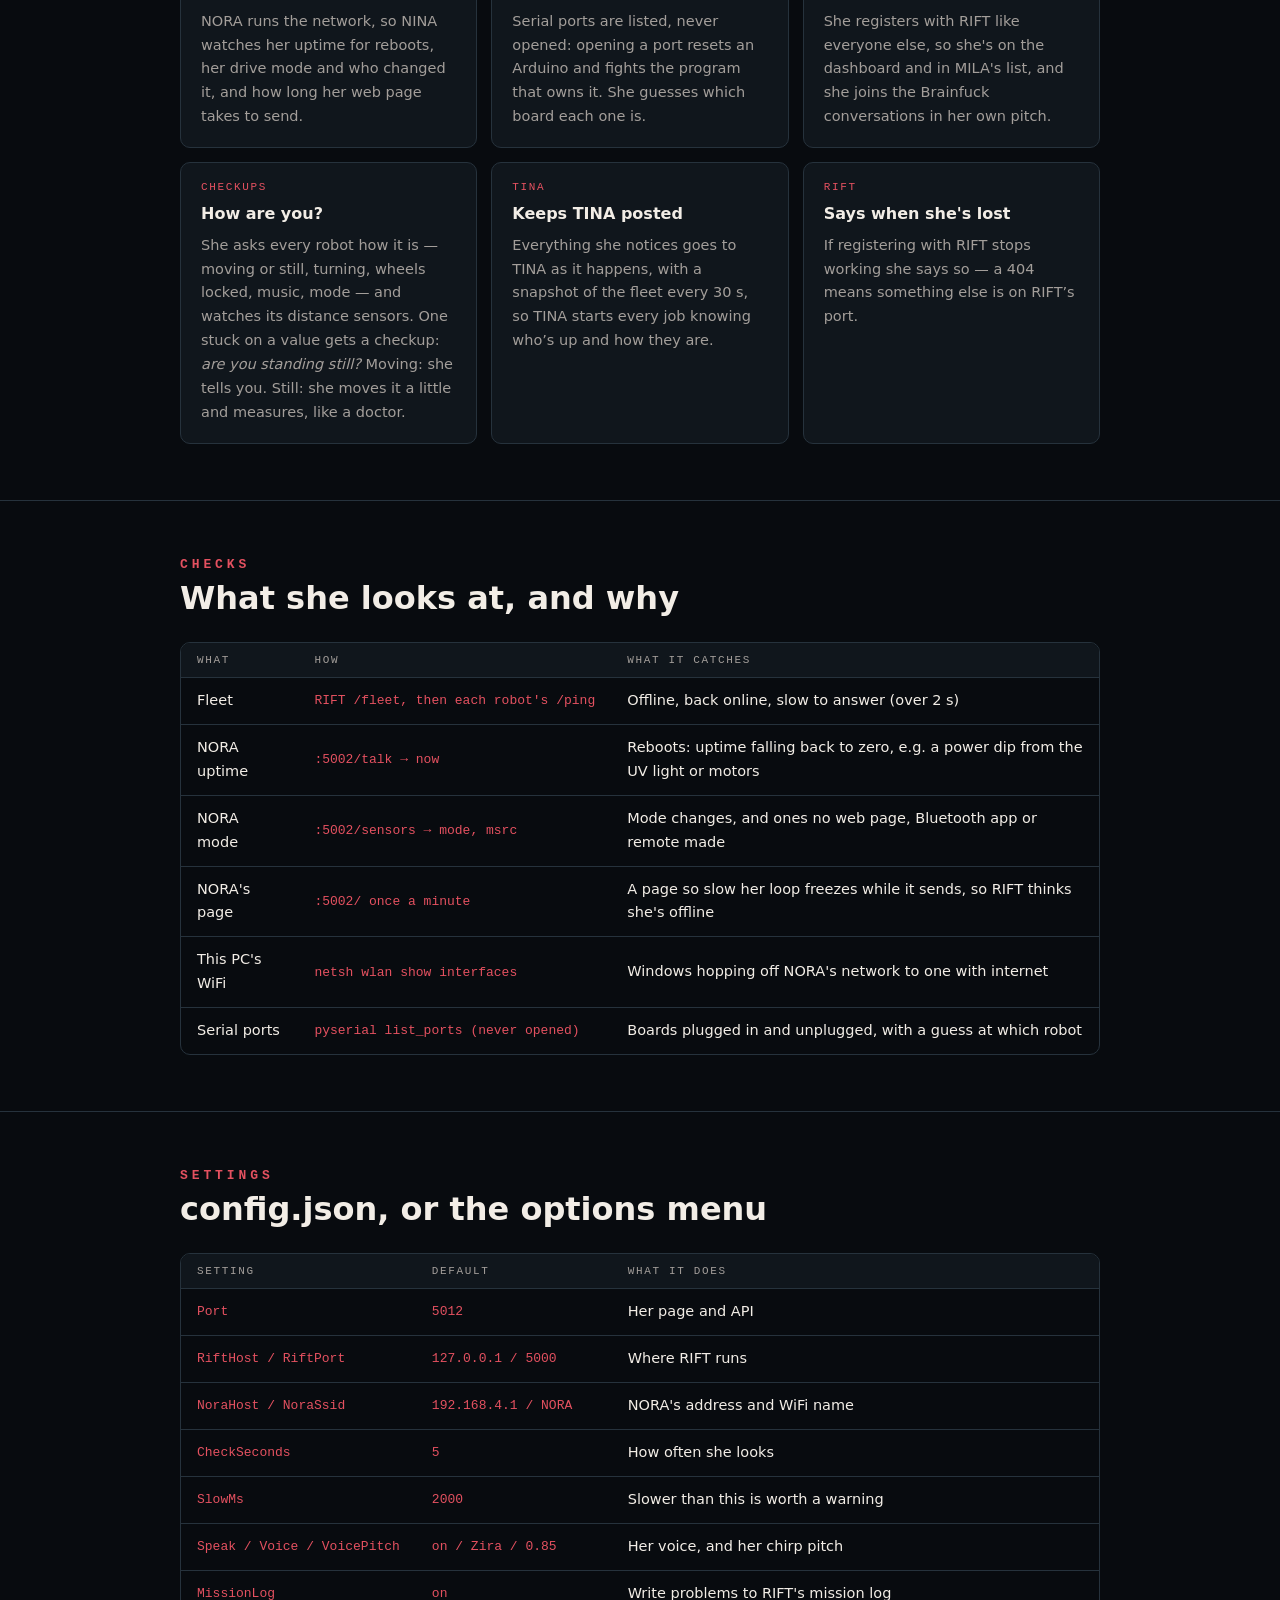
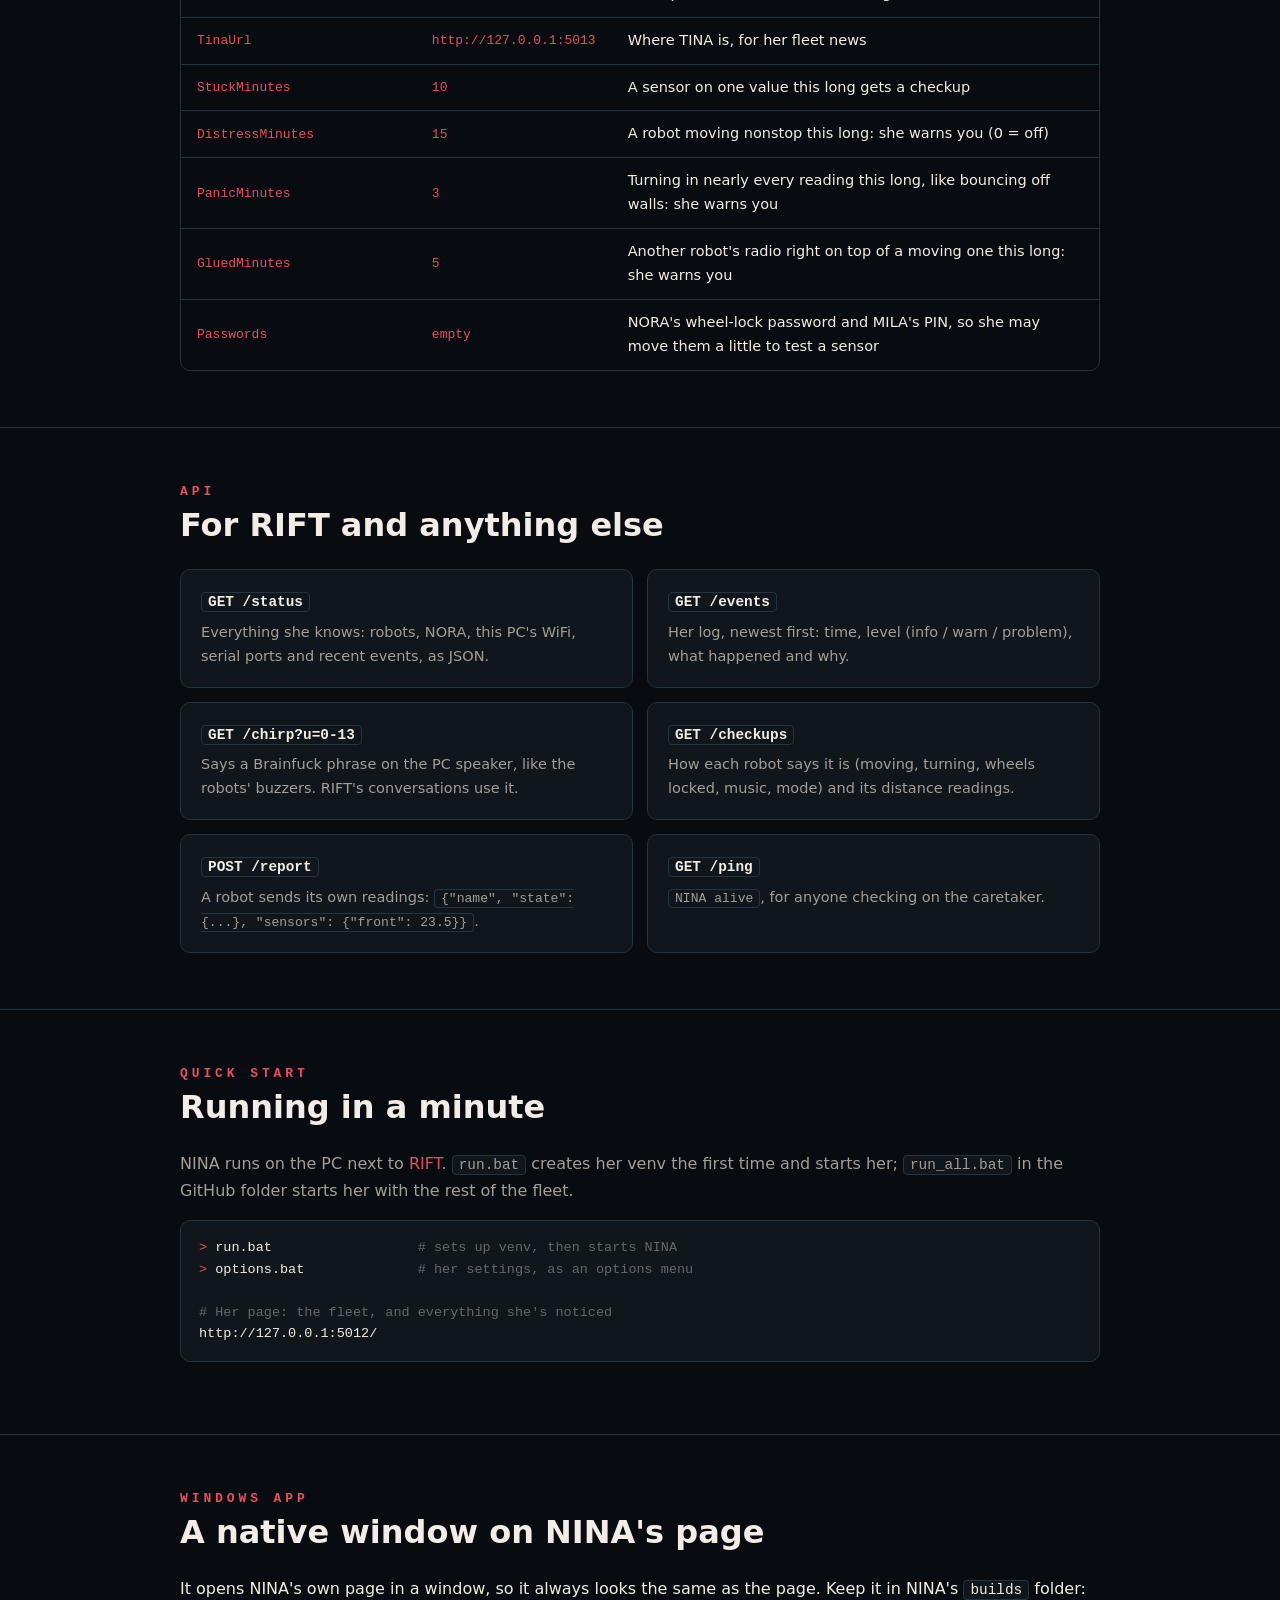
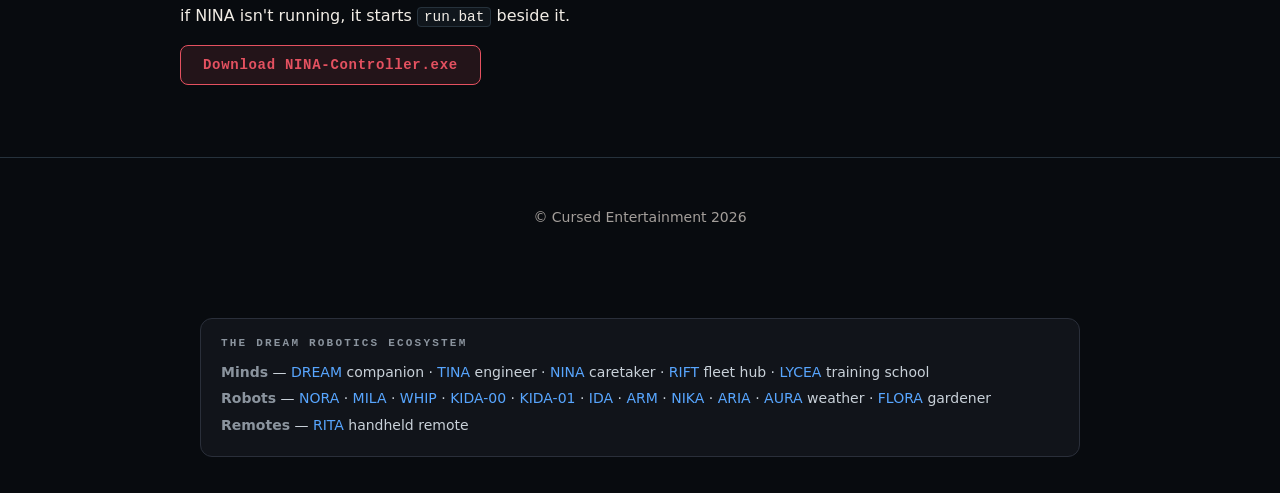
==== commit 0ab322a4: "AURA (weather) and FLORA (gardener) join the fleet: README avatars, ecosystem list, site Co-Authored" ====
--- a/index.html
+++ b/index.html
@@ -205,7 +205,7 @@
 <section class="eco">
   <div class="eco-title">The DREAM Robotics ecosystem</div>
   <div><strong>Minds</strong> — <a href="https://cursedprograms.github.io/DREAM/">DREAM</a> companion · <a href="https://cursedprograms.github.io/TINA/">TINA</a> engineer · <a href="https://cursedprograms.github.io/NINA/">NINA</a> caretaker · <a href="https://cursedprograms.github.io/RIFT/">RIFT</a> fleet hub · <a href="https://github.com/CursedPrograms/LYCEA">LYCEA</a> training school</div>
-  <div><strong>Robots</strong> — <a href="https://cursedprograms.github.io/NORA-Robot-v00/">NORA</a> · <a href="https://cursedprograms.github.io/MILA-Robot-v00/">MILA</a> · <a href="https://cursedprograms.github.io/WHIP-Robot-v00/">WHIP</a> · <a href="https://cursedprograms.github.io/KIDA-Robot-v00/">KIDA-00</a> · <a href="https://cursedprograms.github.io/KIDA-Robot-v01/">KIDA-01</a> · <a href="https://cursedprograms.github.io/IDA-Robot-v00/">IDA</a> · <a href="https://cursedprograms.github.io/ARM-Robot-v01/">ARM</a> · <a href="https://cursedprograms.github.io/NIKA-Robot-v00/">NIKA</a> · <a href="https://cursedprograms.github.io/ARIA-Robot-v00/">ARIA</a></div>
+  <div><strong>Robots</strong> — <a href="https://cursedprograms.github.io/NORA-Robot-v00/">NORA</a> · <a href="https://cursedprograms.github.io/MILA-Robot-v00/">MILA</a> · <a href="https://cursedprograms.github.io/WHIP-Robot-v00/">WHIP</a> · <a href="https://cursedprograms.github.io/KIDA-Robot-v00/">KIDA-00</a> · <a href="https://cursedprograms.github.io/KIDA-Robot-v01/">KIDA-01</a> · <a href="https://cursedprograms.github.io/IDA-Robot-v00/">IDA</a> · <a href="https://cursedprograms.github.io/ARM-Robot-v01/">ARM</a> · <a href="https://cursedprograms.github.io/NIKA-Robot-v00/">NIKA</a> · <a href="https://cursedprograms.github.io/ARIA-Robot-v00/">ARIA</a> · <a href="https://cursedprograms.github.io/AURA/">AURA</a> weather · <a href="https://cursedprograms.github.io/FLORA-Robot-v00/">FLORA</a> gardener</div>
   <div><strong>Remotes</strong> — <a href="https://cursedprograms.github.io/RITA/">RITA</a> handheld remote</div>
 </section>
 <!-- DREAM-ECOSYSTEM:END -->
